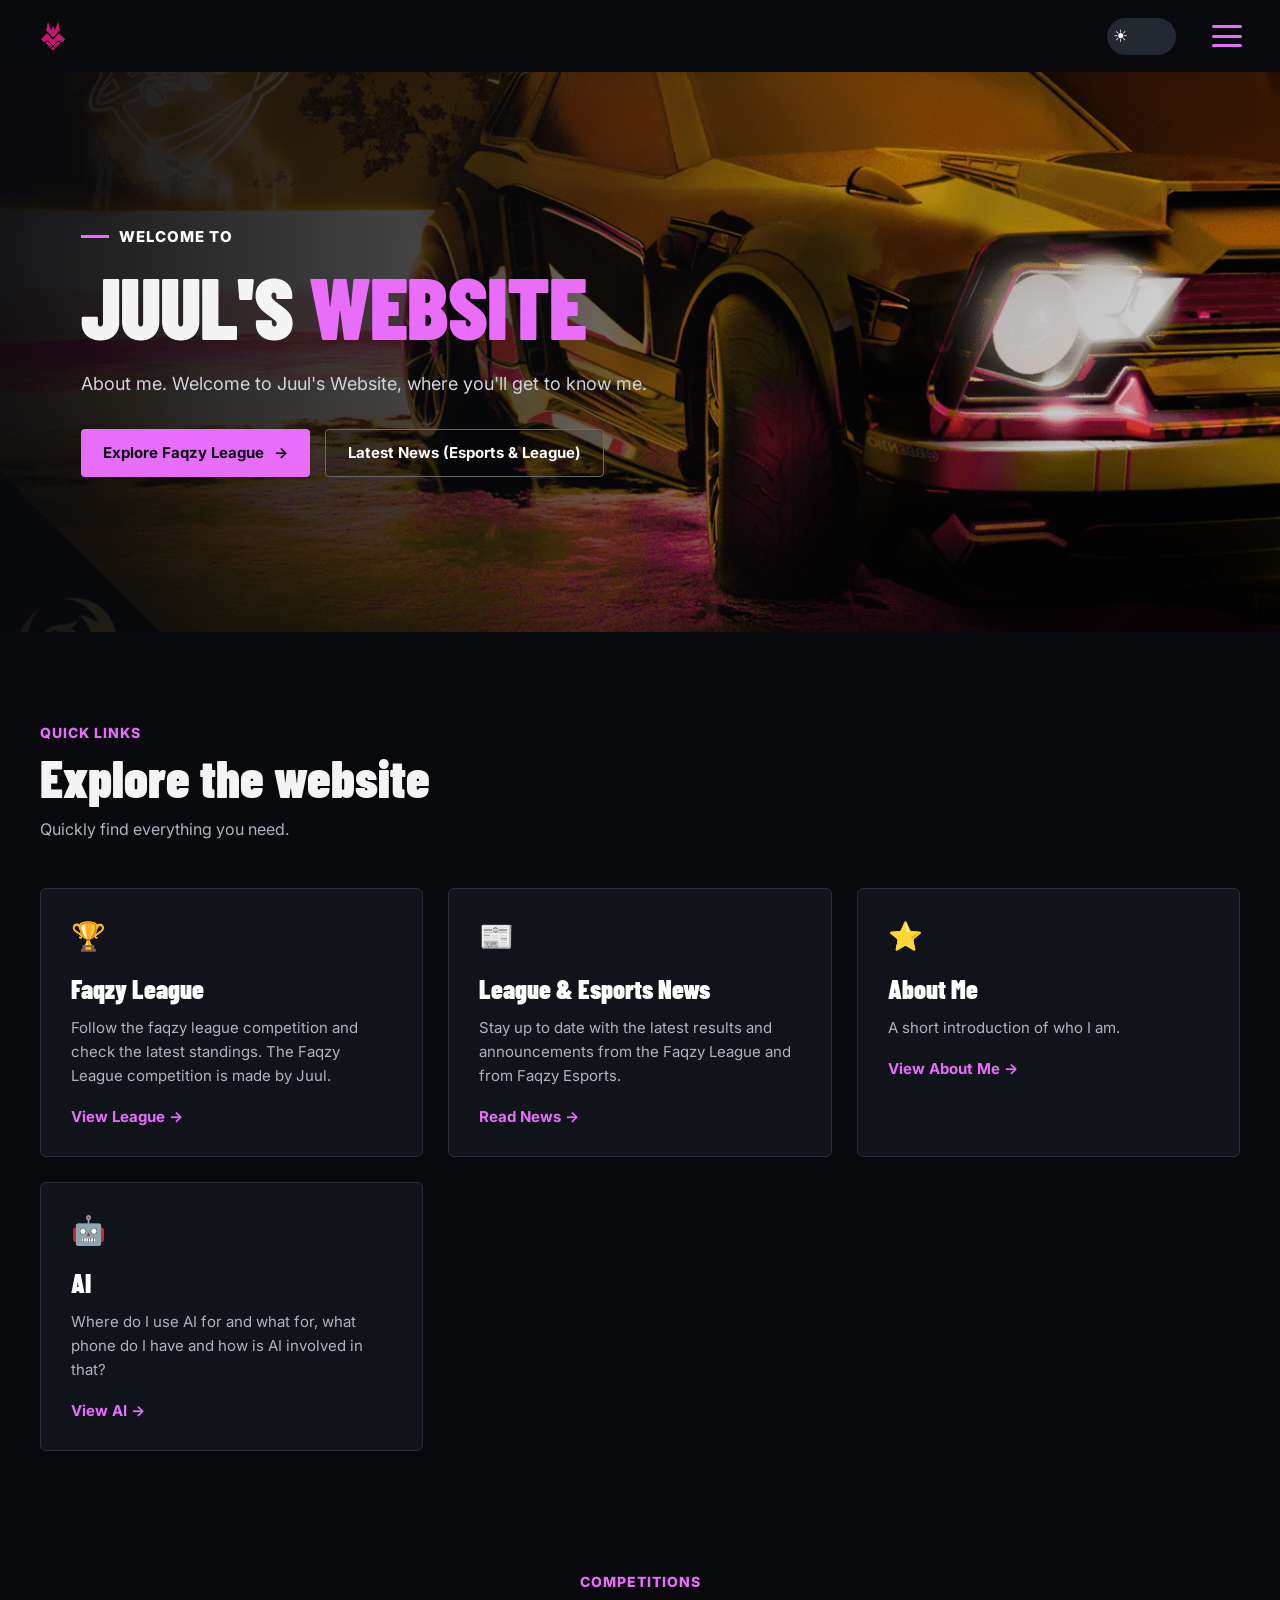
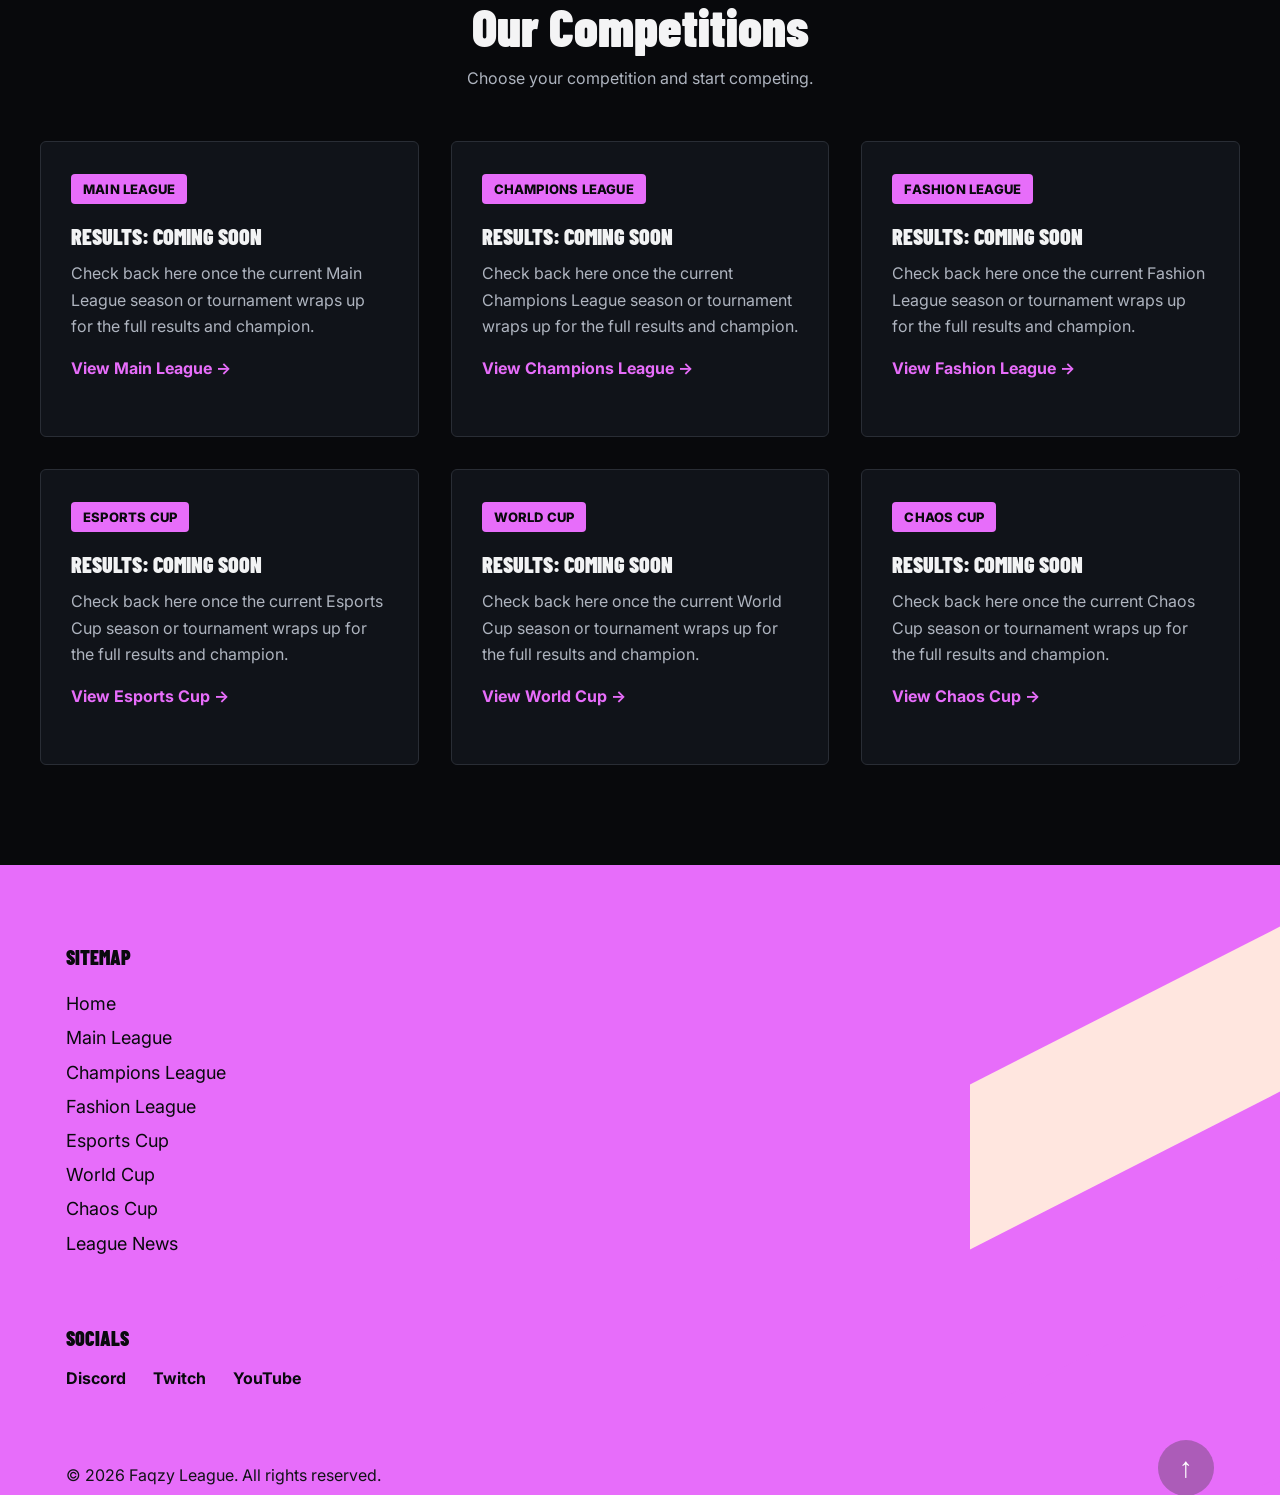
==== index.html @ 723e36e2 "Update index.html" ====
<!DOCTYPE html>
<html lang="en">

<head>

    <meta charset="UTF-8">

    <meta name="viewport" content="width=device-width, initial-scale=1.0">

    <title>Juul's Website</title>

    <!-- JOUW CSS -->
    <link rel="stylesheet" href="./style.css">

    <!-- Lettertypes -->
    <link rel="preconnect" href="https://fonts.googleapis.com">
    <link rel="preconnect" href="https://fonts.gstatic.com" crossorigin>

    <link href="https://fonts.googleapis.com/css2?family=Barlow+Condensed:wght@600;700;800;900&family=Inter:wght@400;500;600;700;800&display=swap" rel="stylesheet">

</head>


<body>


<!-- ==================================================
     NAVBAR
     ================================================== -->

<header class="navbar">

    <!-- LOGO -->
    <a href="./index.html" class="logo">

        <!--
        HIER JE LOGO

        Als je logo in de images-map staat:
        ./images/logo.png
        -->

        <img
            src="./logo.png"
            alt="Juul's Website">

    </a>


    <!-- RECHTERKANT -->
    <div class="navbar-right">

        <!-- THEME BUTTON -->
        <button
            class="theme-button"
            onclick="toggleTheme()">

            ☀

        </button>


        <!-- MENU -->
        <button
            class="menu-button"
            onclick="toggleMenu()">

            <span></span>
            <span></span>
            <span></span>

        </button>

    </div>

</header>


<!-- ==================================================
     MENU
     ================================================== -->

<div id="menu" class="side-menu">

    <a href="./index.html">
        Home
    </a>

    <a href="./abtme.html">
        About Me
    </a>

    <a href="./rocketleague.html">
        Rocket League
    </a>

    <a href="./binairstelsel.html">
        Binairstelsel
    </a>

    <a href="./ai.html">
        Over AI
    </a>

    <a href="./faqzyleague.html">
        Faqzy League
    </a>

    <a href="./faqzyesports.html">
        Faqzy Esports
    </a>

    <a href="./news.html">
        League & Esport News
    </a>

</div>


<!-- ==================================================
     HERO / VOORKANT
     ================================================== -->

<section class="home-hero">

    <!-- ACHTERGRONDAFBEELD -->
    <div class="home-hero-background"></div>

    <!-- DONKERE OVERLAY -->
    <div class="home-hero-overlay"></div>

    <!-- TEKST -->
    <div class="home-hero-content">

        <!-- KLEINE TEKST -->
        <div class="hero-label">

            <span></span>

            WELCOME TO

        </div>


        <!-- GROTE TITEL -->
        <h1>

            JUUL'S
            <span>WEBSITE</span>

        </h1>


        <!-- BESCHRIJVING -->
        <p>

            About me.

            Welcome to Juul's Website,
            where you'll get to know me.

        </p>


        <!-- KNOPPEN -->
        <div class="hero-buttons">

            <a
                href="./faqzyleague.html"
                class="orange-button">

                Explore Faqzy League

                <span>→</span>

            </a>


            <a
                href="./news.html"
                class="outline-button">

                Latest News (Esports & League)

            </a>

        </div>

    </div>

</section>


<!-- ==================================================
     QUICK LINKS
     ================================================== -->

<section class="quick-section">

    <div class="section-container">

        <div class="section-heading">

            <span>
                QUICK LINKS
            </span>

            <h2>
                Explore the website
            </h2>

            <p>
                Quickly find everything you need.
            </p>

        </div>


        <div class="quick-grid">

            <!-- FAQZY LEAGUE -->
            <a
                href="./faqzyleague.html"
                class="quick-card">

                <div class="quick-icon">
                    🏆
                </div>

                <h3>
                    Faqzy League
                </h3>

                <p>
                    Follow the faqzy league competition
                    and check the latest standings. The Faqzy League competition is made by Juul.
                </p>

                <strong>
                    View League →
                </strong>

            </a>


            <!-- NEWS -->
            <a
                href="./news.html"
                class="quick-card">

                <div class="quick-icon">
                    📰
                </div>

                <h3>
                    League & Esports News
                </h3>

                <p>
                    Stay up to date with the latest
                    results and announcements from the Faqzy League and from Faqzy Esports.
                </p>

                <strong>
                    Read News →
                </strong>

            </a>


            <!-- ABOUT ME -->
            <a
                href="./abtme.html"
                class="quick-card">

                <div class="quick-icon">
                    ⭐
                </div>

                <h3>
                    About Me
                </h3>

                <p>
                    A short introduction of who I am.
                </p>

                <strong>
                    View About Me →
                </strong>

            </a>
            
            <!-- AI -->
            <a
                href="./ai.html"
                class="quick-card">

                <div class="quick-icon">
                    🤖
                </div>

                <h3>
                    AI
                </h3>

                <p>
                    Where do I use AI for and what for, what phone do I have and how is AI involved in that?
                    
                </p>

                <strong>
                    View AI →
                </strong>

            </a>
        </div>

    </div>

</section>


<!-- ==================================================
     COMPETITIONS / RESULTS
     ================================================== -->

<section class="competitions">

    <div class="section-container">

        <div class="section-heading centered">

            <span>
                COMPETITIONS
            </span>

            <h2>
                Our Competitions
            </h2>

            <p>
                Choose your competition and start competing.
            </p>

        </div>


        <div class="competition-grid">


            <!-- =========================================
                 MAIN LEAGUE
                 ========================================= -->

            <div class="competition-card">

                <span class="competition-label">
                    MAIN LEAGUE
                </span>

                <h3>
                    RESULTS: COMING SOON
                </h3>

                <p>
                    Check back here once the current Main League season or tournament wraps up for the full results and champion.
                </p>

                <a href="./main-league.html">
                    View Main League →
                </a>

            </div>


            <!-- =========================================
                 CHAMPIONS LEAGUE
                 ========================================= -->

            <div class="competition-card">

                <span class="competition-label">
                    CHAMPIONS LEAGUE
                </span>

                <h3>
                    RESULTS: COMING SOON
                </h3>

                <p>
                    Check back here once the current Champions League season or tournament wraps up for the full results and champion.
                </p>

                <a href="./champions-league.html">
                    View Champions League →
                </a>

            </div>


            <!-- =========================================
                 FASHION LEAGUE
                 ========================================= -->

            <div class="competition-card">

                <span class="competition-label">
                    FASHION LEAGUE
                </span>

                <h3>
                    RESULTS: COMING SOON
                </h3>

                <p>
                    Check back here once the current Fashion League season or tournament wraps up for the full results and champion.
                </p>

                <a href="./fashion-league.html">
                    View Fashion League →
                </a>

            </div>


            <!-- =========================================
                 ESPORTS CUP
                 ========================================= -->

            <div class="competition-card">

                <span class="competition-label">
                    ESPORTS CUP
                </span>

                <h3>
                    RESULTS: COMING SOON
                </h3>

                <p>
                    Check back here once the current Esports Cup season or tournament wraps up for the full results and champion.
                </p>

                <a href="./esports-cup.html">
                    View Esports Cup →
                </a>

            </div>


            <!-- =========================================
                 WORLD CUP
                 ========================================= -->

            <div class="competition-card">

                <span class="competition-label">
                    WORLD CUP
                </span>

                <h3>
                    RESULTS: COMING SOON
                </h3>

                <p>
                    Check back here once the current World Cup season or tournament wraps up for the full results and champion.
                </p>

                <a href="./world-cup.html">
                    View World Cup →
                </a>

            </div>


            <!-- =========================================
                 CHAOS CUP
                 ========================================= -->

            <div class="competition-card">

                <span class="competition-label">
                    CHAOS CUP
                </span>

                <h3>
                    RESULTS: COMING SOON
                </h3>

                <p>
                    Check back here once the current Chaos Cup season or tournament wraps up for the full results and champion.
                </p>

                <a href="./chaos-cup.html">
                    View Chaos Cup →
                </a>

            </div>


        </div>

    </div>

</section>


<!-- ==================================================
     FOOTER
     ================================================== -->

<footer class="site-footer">

    <div class="footer-shapes">

        <div class="shape shape-1"></div>

        <div class="shape shape-2"></div>

        <div class="shape shape-3"></div>

    </div>


    <div class="footer-content">

        <div class="footer-column">

            <h3>
                SITEMAP
            </h3>

            <a href="./index.html">
                Home
            </a>

            <a href="./main-league.html">
                Main League
            </a>

            <a href="./champions-league.html">
                Champions League
            </a>

            <a href="./fashion-league.html">
                Fashion League
            </a>

            <a href="./esports-cup.html">
                Esports Cup
            </a>

            <a href="./world-cup.html">
                World Cup
            </a>

            <a href="./chaos-cup.html">
                Chaos Cup
            </a>

            <a href="./news.html">
                League News
            </a>

        </div>


        <div class="footer-socials">

            <h3>
                SOCIALS
            </h3>

            <div class="social-icons">

                <a href="#" class="social-icon">
                    Discord
                </a>

                <a href="#" class="social-icon">
                    Twitch
                </a>

                <a href="#" class="social-icon">
                    YouTube
                </a>

            </div>

        </div>

    </div>


    <div class="footer-bottom">

        <p>
            © 2026 Faqzy League. All rights reserved.
        </p>

    </div>


    <button
        class="back-to-top"
        onclick="window.scrollTo({top: 0, behavior: 'smooth'})">

        ↑

    </button>

</footer>


<!-- ==================================================
     JAVASCRIPT
     ================================================== -->

<script>

function toggleMenu() {

    const menu = document.getElementById("menu");

    menu.classList.toggle("open");

}


function toggleTheme() {

    document.body.classList.toggle("light-mode");

}

</script>


</body>

</html>
---- style.css ----
/* =====================================================
   BASIS
   ===================================================== */

* {
    margin: 0;
    padding: 0;
    box-sizing: border-box;
}

html {
    scroll-behavior: smooth;
}

body {
    background: #08090c;
    color: #ffffff;
    font-family: "Inter", Arial, sans-serif;
    min-height: 100vh;
}

:root {
    --orange: #e76dfa;
    --background: #08090c;
    --card: #101319;
    --border: #272b33;
    --text: #ffffff;
    --muted: #a7adb8;
}


/* =====================================================
   NAVBAR
   ===================================================== */

.navbar {
    height: 72px;
    width: 100%;

    background: #08090c;

    display: flex;
    align-items: center;
    justify-content: space-between;

    padding: 0 36px;

    position: relative;
    z-index: 1000;
}


/* LOGO */

.logo {
    display: flex;
    align-items: center;

    width: 38px;
    height: 45px;
}

.logo img {
    width: 34px;
    height: auto;

    object-fit: contain;
}


/* RECHTERKANT */

.navbar-right {
    display: flex;
    align-items: center;
    gap: 36px;
}


/* =====================================================
   THEME KNOP
   ===================================================== */

.theme-button {
    width: 69px;
    height: 37px;

    border: none;
    border-radius: 30px;

    background: #222731;

    cursor: pointer;

    position: relative;

    display: flex;
    align-items: center;
    justify-content: flex-start;

    padding-left: 6px;

    color: white;
    font-size: 17px;
}

.theme-button:hover {
    background: #2c313c;
}


/* =====================================================
   HAMBURGER
   ===================================================== */

.menu-button {
    width: 32px;
    height: 28px;

    border: none;
    background: transparent;

    cursor: pointer;

    display: flex;
    flex-direction: column;
    justify-content: space-between;

    padding: 3px 0;
}

.menu-button span {
    width: 30px;
    height: 3px;

    background: var(--orange);

    border-radius: 5px;
}


/* =====================================================
   SIDE MENU
   ===================================================== */

.side-menu {
    position: fixed;

    top: 72px;
    right: 0;

    width: 280px;

    background: #e76dfa;

    border-left: 1px solid var(--border);
    border-bottom: 1px solid var(--border);

    padding: 20px;

    z-index: 999;

    transform: translateX(100%);

    transition: 0.3s ease;
}

.side-menu.open {
    transform: translateX(0);
}

.side-menu a {
    display: block;

    padding: 15px;

    color: #ffffff;

    text-decoration: none;

    font-weight: 600;

    border-bottom: 1px solid #1d2027;

    transition: 0.2s ease;
}

.side-menu a:hover {
    color: var(--orange);
    padding-left: 20px;
}


/* =====================================================
   HOME HERO
   ===================================================== */

.home-hero {
    height: 560px;

    position: relative;

    overflow: hidden;

    display: flex;
    align-items: center;
}


/* ACHTERGROND */

.home-hero-background {
    position: absolute;

    inset: 0;

    background-image: url("./faqzy-car.png");

    background-size: cover;

    background-position: center;

    background-repeat: no-repeat;
}


/* DONKERE OVERLAY */

.home-hero-overlay {
    position: absolute;

    inset: 0;

    background:
        linear-gradient(
            90deg,
            rgba(8, 9, 12, 0.95) 0%,
            rgba(8, 9, 12, 0.72) 38%,
            rgba(8, 9, 12, 0.28) 72%,
            rgba(8, 9, 12, 0.15) 100%
        );
}


/* HERO CONTENT */

.home-hero-content {
    position: relative;

    z-index: 5;

    width: 100%;

    max-width: 1250px;

    margin: auto;

    padding: 0 66px;
}


/* WELCOME TO */

.hero-label {
    display: flex;

    align-items: center;

    gap: 10px;

    color: #ffffff;

    font-size: 15px;

    font-weight: 800;

    letter-spacing: 1px;

    margin-bottom: 20px;
}

.hero-label span {
    display: block;

    width: 28px;
    height: 3px;

    background: var(--orange);
}


/* HERO TITEL */

.home-hero h1 {
    font-family: "Barlow Condensed", sans-serif;

    font-size: 86px;

    font-weight: 900;

    line-height: 0.92;

    letter-spacing: -1px;

    color: #f4f4f5;

    margin-bottom: 25px;
}

.home-hero h1 span {
    color: var(--orange);
}


/* HERO TEKST */

.home-hero-content > p {
    max-width: 650px;

    color: #d0d4db;

    font-size: 18px;

    line-height: 1.6;

    margin-bottom: 30px;
}


/* =====================================================
   HERO BUTTONS
   ===================================================== */

.hero-buttons {
    display: flex;

    align-items: center;

    gap: 15px;
}

.orange-button,
.outline-button {
    display: inline-flex;

    align-items: center;
    justify-content: center;

    min-height: 48px;

    padding: 0 22px;

    border-radius: 4px;

    font-size: 15px;

    font-weight: 700;

    text-decoration: none;

    transition: 0.2s ease;
}


/* ORANJE BUTTON */

.orange-button {
    background: var(--orange);

    color: #08090c;
}

.orange-button span {
    margin-left: 10px;
}

.orange-button:hover {
    background: #e76dfa;

    transform: translateY(-2px);
}


/* OUTLINE BUTTON */

.outline-button {
    border: 1px solid #646974;

    color: #ffffff;

    background: rgba(0, 0, 0, 0.15);
}

.outline-button:hover {
    border-color: var(--orange);

    color: var(--orange);
}


/* =====================================================
   QUICK SECTION
   ===================================================== */

.quick-section {
    background: #08090c;

    padding: 90px 30px 80px;
}

.section-container {
    max-width: 1200px;

    margin: 0 auto;
}


/* =====================================================
   SECTION HEADINGS
   ===================================================== */

.section-heading {
    margin-bottom: 45px;
}

.section-heading.centered {
    text-align: center;
}

.section-heading > span {
    display: inline-block;

    color: var(--orange);

    font-size: 14px;

    font-weight: 800;

    letter-spacing: 1px;

    margin-bottom: 10px;
}

.section-heading h2 {
    font-family: "Barlow Condensed", sans-serif;

    font-size: 52px;

    line-height: 1;

    font-weight: 900;

    color: #f4f4f5;

    margin-bottom: 14px;
}

.section-heading p {
    color: #aeb4bf;

    font-size: 16px;

    line-height: 1.6;
}


/* =====================================================
   QUICK GRID
   ===================================================== */

.quick-grid {
    display: grid;

    grid-template-columns: repeat(3, 1fr);

    gap: 25px;
}


/* QUICK CARD */

.quick-card {
    display: block;

    min-height: 250px;

    padding: 30px;

    background: #101319;

    border: 1px solid #292d35;

    border-radius: 6px;

    text-decoration: none;

    transition: 0.2s ease;
}

.quick-card:hover {
    transform: translateY(-3px);

    border-color: var(--orange);
}


/* ICON */

.quick-icon {
    font-size: 28px;

    margin-bottom: 20px;
}


/* TITLE */

.quick-card h3 {
    font-family: "Barlow Condensed", sans-serif;

    font-size: 26px;

    font-weight: 900;

    color: #ffffff;

    margin-bottom: 12px;
}


/* TEXT */

.quick-card p {
    color: #aeb4bf;

    font-size: 15px;

    line-height: 1.6;

    margin-bottom: 18px;
}


/* LINK */

.quick-card strong {
    color: var(--orange);

    font-size: 15px;
}


/* =====================================================
   COMPETITIONS
   ===================================================== */

.competitions {
    background: var(--background);

    padding: 40px 30px 100px;
}

.competitions .section-container {
    max-width: 1200px;

    margin: 0 auto;
}


/* =====================================================
   COMPETITION GRID
   ===================================================== */

.competition-grid {
    display: grid;

    grid-template-columns: repeat(3, 1fr);

    gap: 32px;

    margin-top: 50px;
}


/* =====================================================
   COMPETITION CARD / VAKJE
   ===================================================== */

.competition-card {
    display: block;

    min-height: 296px;

    padding: 32px 30px;

    background: #101319;

    border: 1px solid #292d35;

    border-radius: 6px;

    box-sizing: border-box;

    text-decoration: none;

    transition:
        transform 0.2s ease,
        border-color 0.2s ease,
        background 0.2s ease;
}


/* HOVER */

.competition-card:hover {
    transform: translateY(-3px);

    border-color: #3b404a;

    background: #12151b;
}


/* =====================================================
   ORANJE LABEL
   ===================================================== */

.competition-label {
    display: inline-block;

    background: var(--orange);

    color: #08090c;

    font-family: "Inter", Arial, sans-serif;

    font-size: 13px;

    font-weight: 800;

    letter-spacing: 0.2px;

    padding: 7px 12px;

    border-radius: 4px;

    margin-bottom: 20px;
}


/* =====================================================
   RESULTS: COMING SOON
   ===================================================== */

.competition-card h3 {
    margin: 0 0 12px 0;

    color: #f2f3f4;

    font-family: "Barlow Condensed", sans-serif;

    font-size: 22px;

    font-weight: 900;

    line-height: 1.1;
}


/* =====================================================
   COMPETITION BESCHRIJVING
   ===================================================== */

.competition-card p {
    margin: 0;

    max-width: 340px;

    color: #aeb4bf;

    font-family: "Inter", Arial, sans-serif;

    font-size: 16px;

    line-height: 1.65;
}


/* =====================================================
   COMPETITION LINK
   ===================================================== */

.competition-card a {
    display: inline-block;

    margin-top: 18px;

    color: var(--orange);

    font-family: "Inter", Arial, sans-serif;

    font-size: 16px;

    font-weight: 700;

    text-decoration: none;
}

.competition-card a:hover {
    color: #ffffff;
}


/* =====================================================
   LIGHT MODE
   ===================================================== */

body.light-mode {
    background: #f1f1f1;

    color: #111111;
}

body.light-mode .navbar {
    background: #ffffff;
}

body.light-mode .quick-section,
body.light-mode .competitions {
    background: #f1f1f1;
}

body.light-mode .section-heading h2 {
    color: #111111;
}

body.light-mode .quick-card,
body.light-mode .competition-card {
    background: #ffffff;

    border-color: #d8d8d8;
}

body.light-mode .quick-card h3,
body.light-mode .competition-card h3 {
    color: #111111;
}

body.light-mode .quick-card p,
body.light-mode .competition-card p {
    color: #555555;
}


/* =====================================================
   FOOTER
   ===================================================== */

.site-footer {
    position: relative;

    min-height: 630px;

    background: #e76dfa;

    color: #090a0d;

    overflow: hidden;

    padding: 80px 66px 0;
}


/* FOOTER CONTENT */

.footer-content {
    position: relative;

    z-index: 5;

    display: flex;

    flex-direction: column;

    justify-content: flex-start;
}


/* =====================================================
   SITEMAP
   ===================================================== */

.footer-column {
    display: flex;

    flex-direction: column;

    width: 250px;
}

.footer-column h3,
.footer-socials h3 {
    font-family: "Barlow Condensed", sans-serif;

    font-size: 20px;

    font-weight: 900;

    margin-bottom: 18px;
}

.footer-column a {
    width: fit-content;

    color: #090a0d;

    font-size: 18px;

    line-height: 1.9;

    text-decoration: none;

    transition: 0.2s ease;
}

.footer-column a:hover {
    transform: translateX(4px);

    opacity: 0.65;
}


/* =====================================================
   SOCIALS
   ===================================================== */

.footer-socials {
    margin-top: 65px;
}

.social-icons {
    display: flex;

    align-items: center;

    gap: 27px;
}

.social-icon {
    color: #090a0d;

    text-decoration: none;

    font-size: 16px;

    font-weight: 700;

    transition: 0.2s ease;
}

.social-icon:hover {
    transform: translateY(-3px);

    opacity: 0.65;
}


/* =====================================================
   DECORATIEVE VORMEN
   ===================================================== */

.footer-shapes {
    position: absolute;

    right: -90px;

    top: 90px;

    width: 620px;

    height: 650px;

    pointer-events: none;
}

.shape {
    position: absolute;

    width: 430px;

    height: 220px;

    transform: skewY(-27deg);

    transform-origin: center;
}


/* BOVENSTE */

.shape-1 {
    right: -30px;

    top: 20px;

    background: #ffe6df;
}


/* MIDDELSTE */

.shape-2 {
    right: -30px;

    top: 185px;

    background: #e76dfa;
}


/* ONDERSTE */

.shape-3 {
    right: -30px;

    top: 350px;

    background: #e76dfa;
}


/* =====================================================
   COPYRIGHT
   ===================================================== */

.footer-bottom {
    position: absolute;

    left: 66px;

    bottom: 10px;

    z-index: 10;
}

.footer-bottom p {
    margin: 0;

    font-size: 16px;

    color: #111216;
}


/* =====================================================
   BACK TO TOP
   ===================================================== */

.back-to-top {
    position: absolute;

    right: 66px;

    bottom: -1px;

    width: 56px;

    height: 56px;

    border: none;

    border-radius: 50%;

    background: rgba(60, 60, 60, 0.35);

    color: white;

    font-size: 28px;

    cursor: pointer;

    z-index: 20;

    transition: 0.2s ease;
}

.back-to-top:hover {
    background: rgba(40, 40, 40, 0.6);

    transform: translateY(-3px);
}


/* =====================================================
   TABLET
   ===================================================== */

@media (max-width: 950px) {

    .quick-grid {
        grid-template-columns: repeat(2, 1fr);
    }

    .competition-grid {
        grid-template-columns: repeat(2, 1fr);
    }

    .home-hero h1 {
        font-size: 68px;
    }

}


/* =====================================================
   TELEFOON
   ===================================================== */

@media (max-width: 650px) {

    /* NAVBAR */

    .navbar {
        height: 65px;

        padding: 0 20px;
    }

    .navbar-right {
        gap: 20px;
    }


    /* MENU */

    .side-menu {
        top: 65px;

        width: 100%;
    }


    /* HERO */

    .home-hero {
        height: 560px;

        align-items: flex-end;
    }

    .home-hero-content {
        padding: 0 25px 55px;
    }

    .home-hero h1 {
        font-size: 54px;
    }

    .home-hero-content > p {
        font-size: 16px;
    }


    /* BUTTONS */

    .hero-buttons {
        flex-direction: column;

        align-items: flex-start;
    }


    /* QUICK */

    .quick-section {
        padding: 60px 20px;
    }

    .quick-grid {
        grid-template-columns: 1fr;

        gap: 20px;
    }


    /* COMPETITIONS */

    .competitions {
        padding: 40px 20px 70px;
    }

    .competition-grid {
        grid-template-columns: 1fr;

        gap: 20px;

        margin-top: 35px;
    }

    .competition-card {
        min-height: auto;

        padding: 28px 25px;
    }


    /* TITELS */

    .section-heading h2 {
        font-size: 44px;
    }


    /* FOOTER */

    .site-footer {
        min-height: 700px;

        padding: 60px 25px 0;
    }

    .footer-shapes {
        right: -300px;

        opacity: 0.7;
    }

    .footer-bottom {
        left: 25px;

        bottom: 15px;
    }

    .footer-bottom p {
        font-size: 13px;
    }

    .back-to-top {
        right: 20px;

        width: 48px;

        height: 48px;

        /* =====================================================
   COMPETITION VAKKEN - TEST / FIX
   ===================================================== */

.competitions {
    display: block !important;
    width: 100% !important;
    padding: 60px 30px 100px !important;
    background: #08090c !important;
}

.competitions .section-container {
    display: block !important;
    max-width: 1200px !important;
    margin: 0 auto !important;
}

.competition-grid {
    display: grid !important;
    grid-template-columns: repeat(3, 1fr) !important;
    gap: 30px !important;
    width: 100% !important;
    margin-top: 40px !important;
}

.competition-card {
    display: block !important;
    width: 100% !important;
    min-height: 290px !important;

    padding: 30px !important;

    background: #101319 !important;
    border: 1px solid #353a44 !important;
    border-radius: 8px !important;

    color: white !important;
    text-decoration: none !important;

    visibility: visible !important;
    opacity: 1 !important;

    position: relative !important;
}

.competition-label {
    display: inline-block !important;

    background: #e76dfa !important;
    color: #08090c !important;

    padding: 7px 12px !important;

    border-radius: 4px !important;

    font-family: Arial, sans-serif !important;
    font-size: 13px !important;
    font-weight: 800 !important;

    margin-bottom: 20px !important;
}

.competition-card h3 {
    display: block !important;

    color: white !important;

    font-family: "Barlow Condensed", Arial, sans-serif !important;
    font-size: 24px !important;
    font-weight: 900 !important;

    margin: 0 0 15px 0 !important;
}

.competition-card p {
    display: block !important;

    color: #aeb4bf !important;

    font-family: Arial, sans-serif !important;
    font-size: 15px !important;
    line-height: 1.6 !important;

    margin: 0 !important;
}

.competition-card a {
    display: inline-block !important;

    color: #e76dfa !important;

    font-family: Arial, sans-serif !important;
    font-size: 15px !important;
    font-weight: bold !important;

    margin-top: 20px !important;

    text-decoration: none !important;
}


/* TABLET */

@media (max-width: 950px) {

    .competition-grid {
        grid-template-columns: repeat(2, 1fr) !important;
    }

}


/* TELEFOON */

@media (max-width: 650px) {

    .competition-grid {
        grid-template-columns: 1fr !important;
    }

    .competitions {
        padding: 50px 20px 70px !important;
    }

}
    }

}
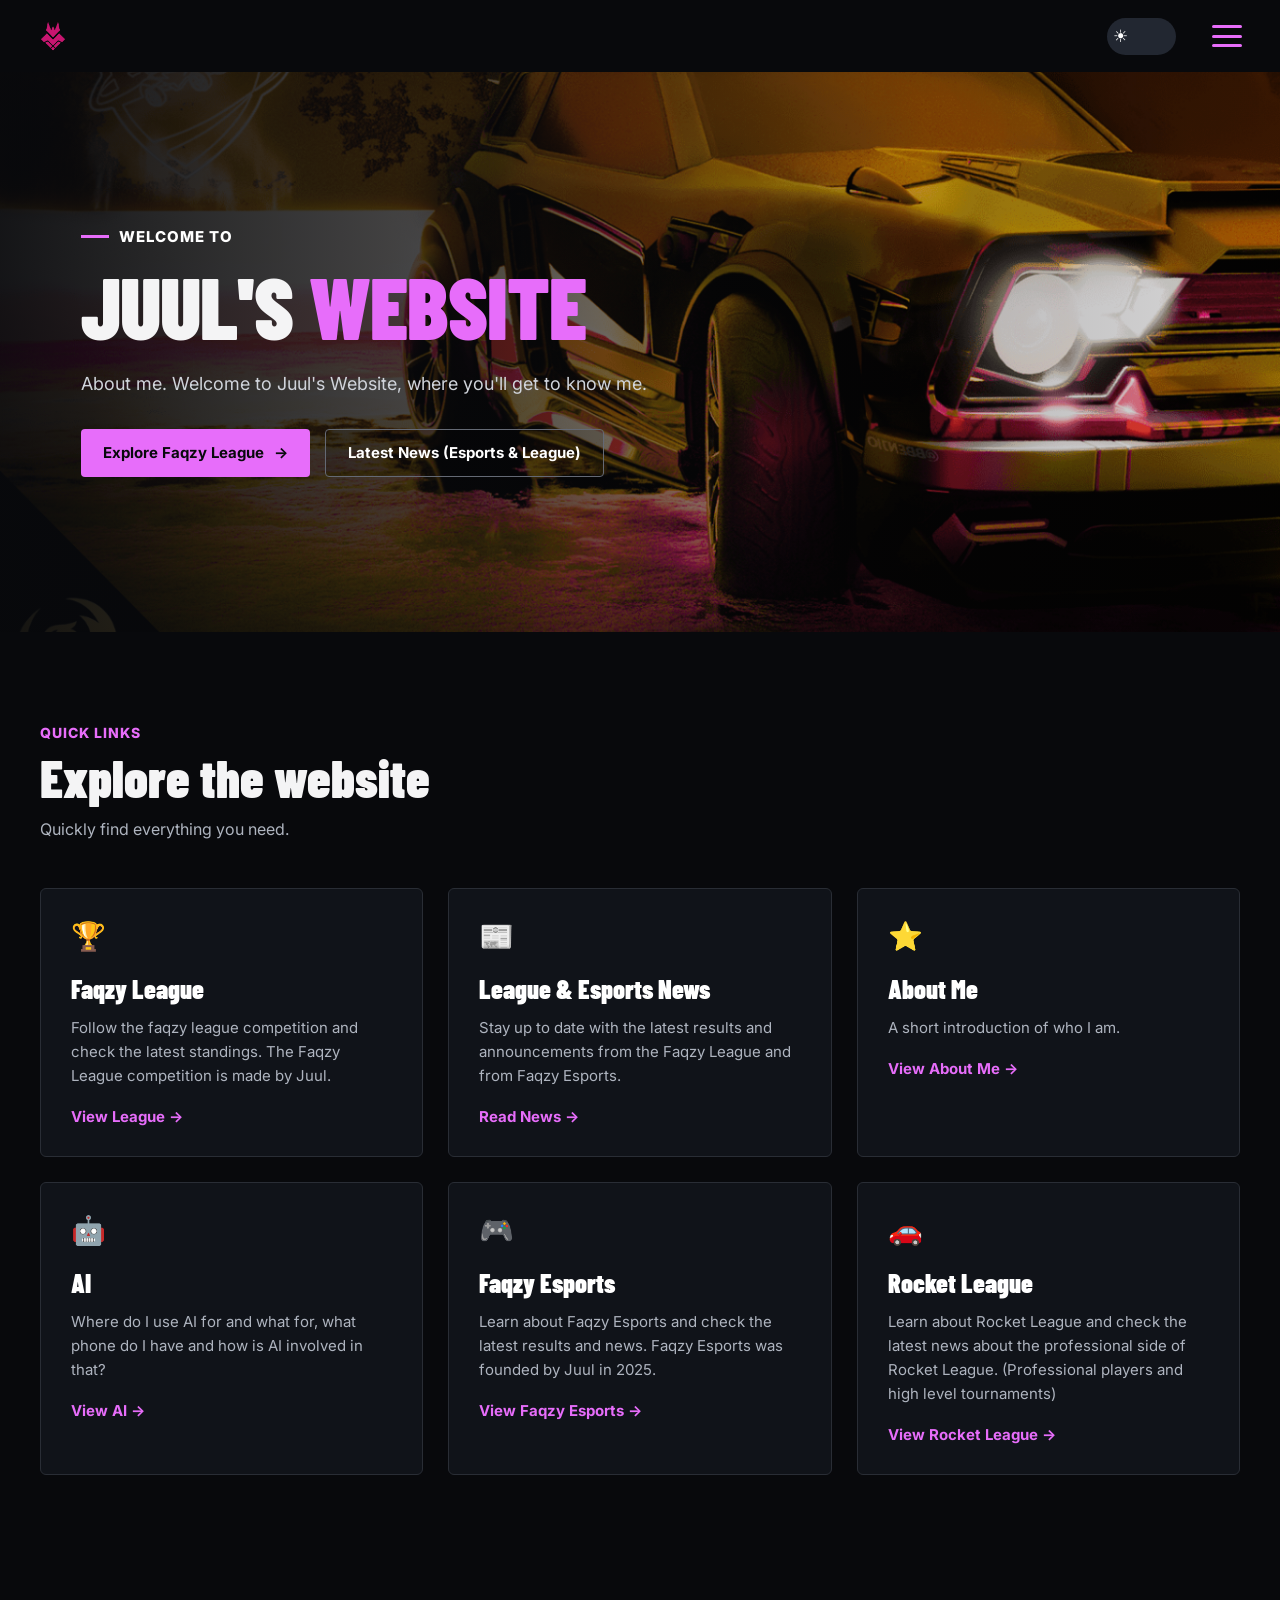
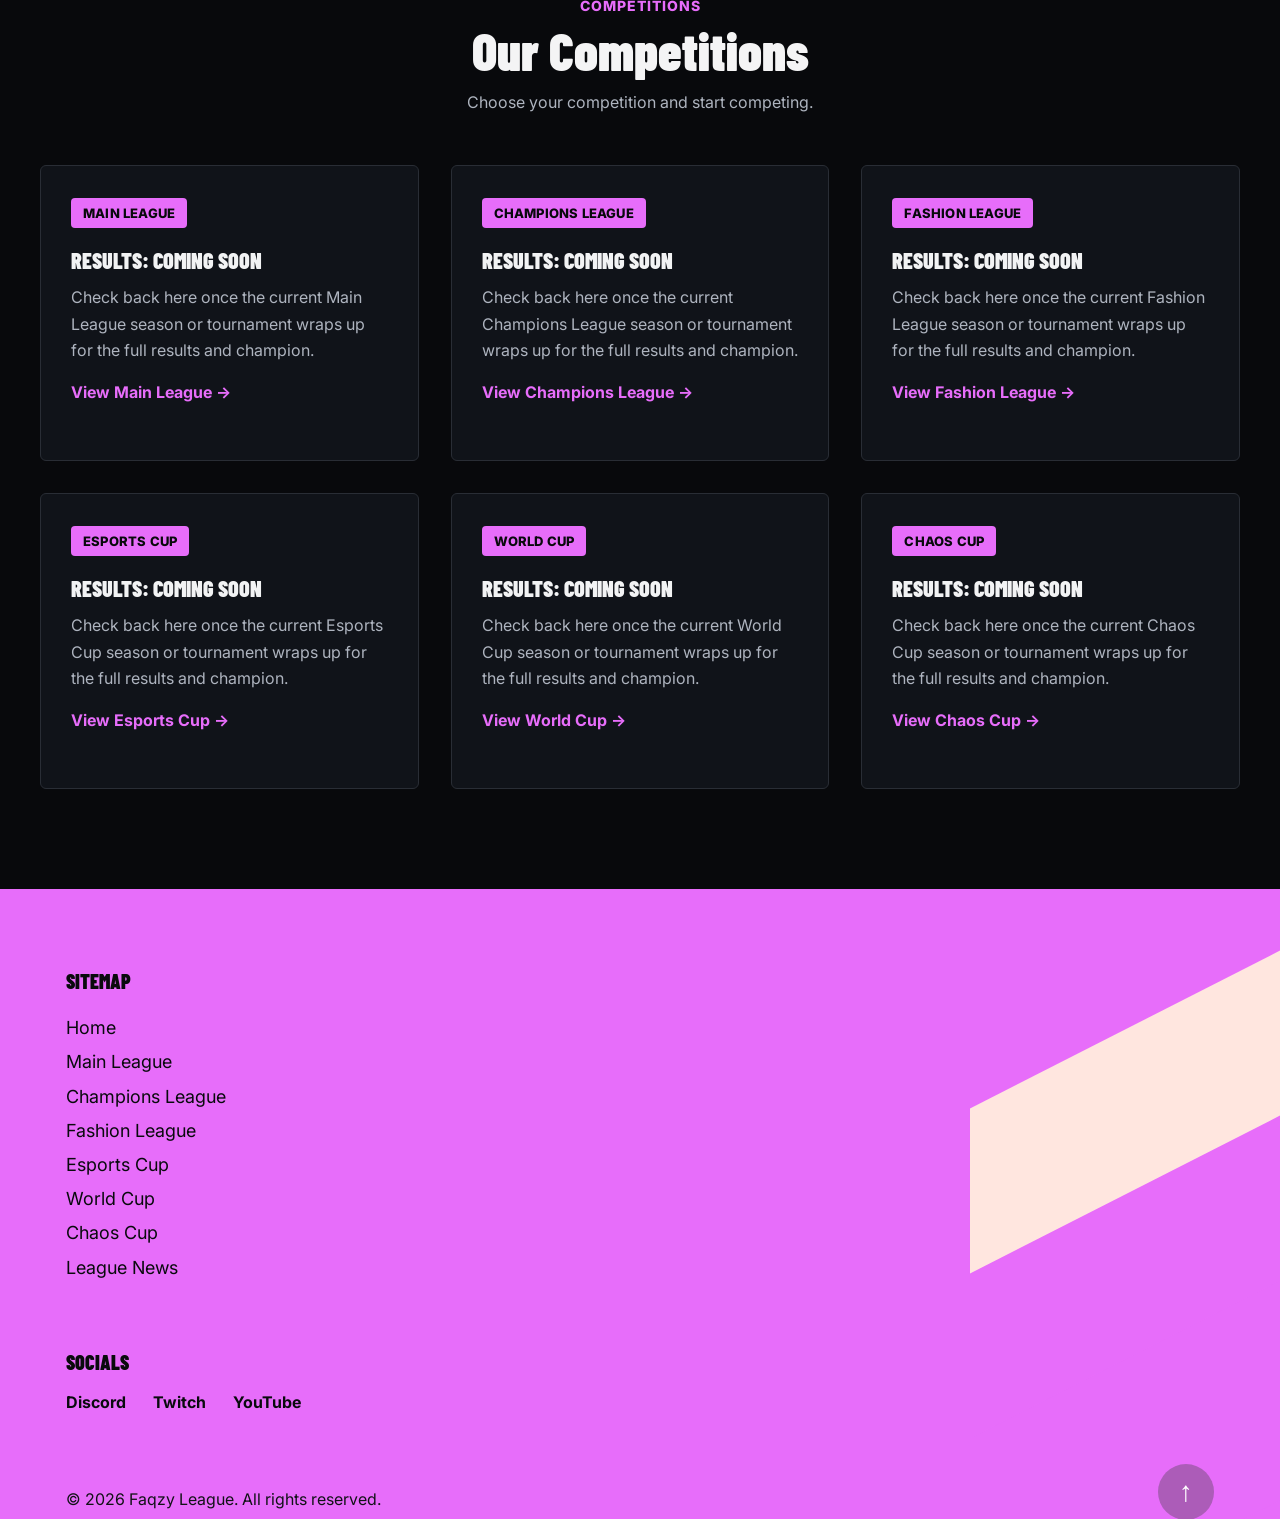
==== commit 47a06166: "Delete Rocket League quick card from index.html Removed Rocket League section from index.html" ====
--- a/index.html
+++ b/index.html
@@ -314,6 +314,55 @@
                 </strong>
 
             </a>
+
+             <!-- FAQZY ESPORTS -->
+            <a
+                href="./faqzyleague.html"
+                class="quick-card">
+
+                <div class="quick-icon">
+                    🎮
+                </div>
+
+                <h3>
+                    Faqzy Esports
+                </h3>
+
+                <p>
+                    Learn about Faqzy Esports
+                    and check the latest results and news. Faqzy Esports was founded by Juul in 2025.
+                </p>
+
+                <strong>
+                    View Faqzy Esports →
+                </strong>
+
+            </a>
+
+                         <!-- ROCKET LEAGUE -->
+            <a
+                href="./faqzyleague.html"
+                class="quick-card">
+
+                <div class="quick-icon">
+                    🚗
+                </div>
+
+                <h3>
+                    Rocket League
+                </h3>
+
+                <p>
+                    Learn about Rocket League
+                    and check the latest news about the professional side of Rocket League. (Professional players and high level tournaments)
+                </p>
+
+                <strong>
+                    View Rocket League →
+                </strong>
+
+            </a>
+
         </div>
 
     </div>
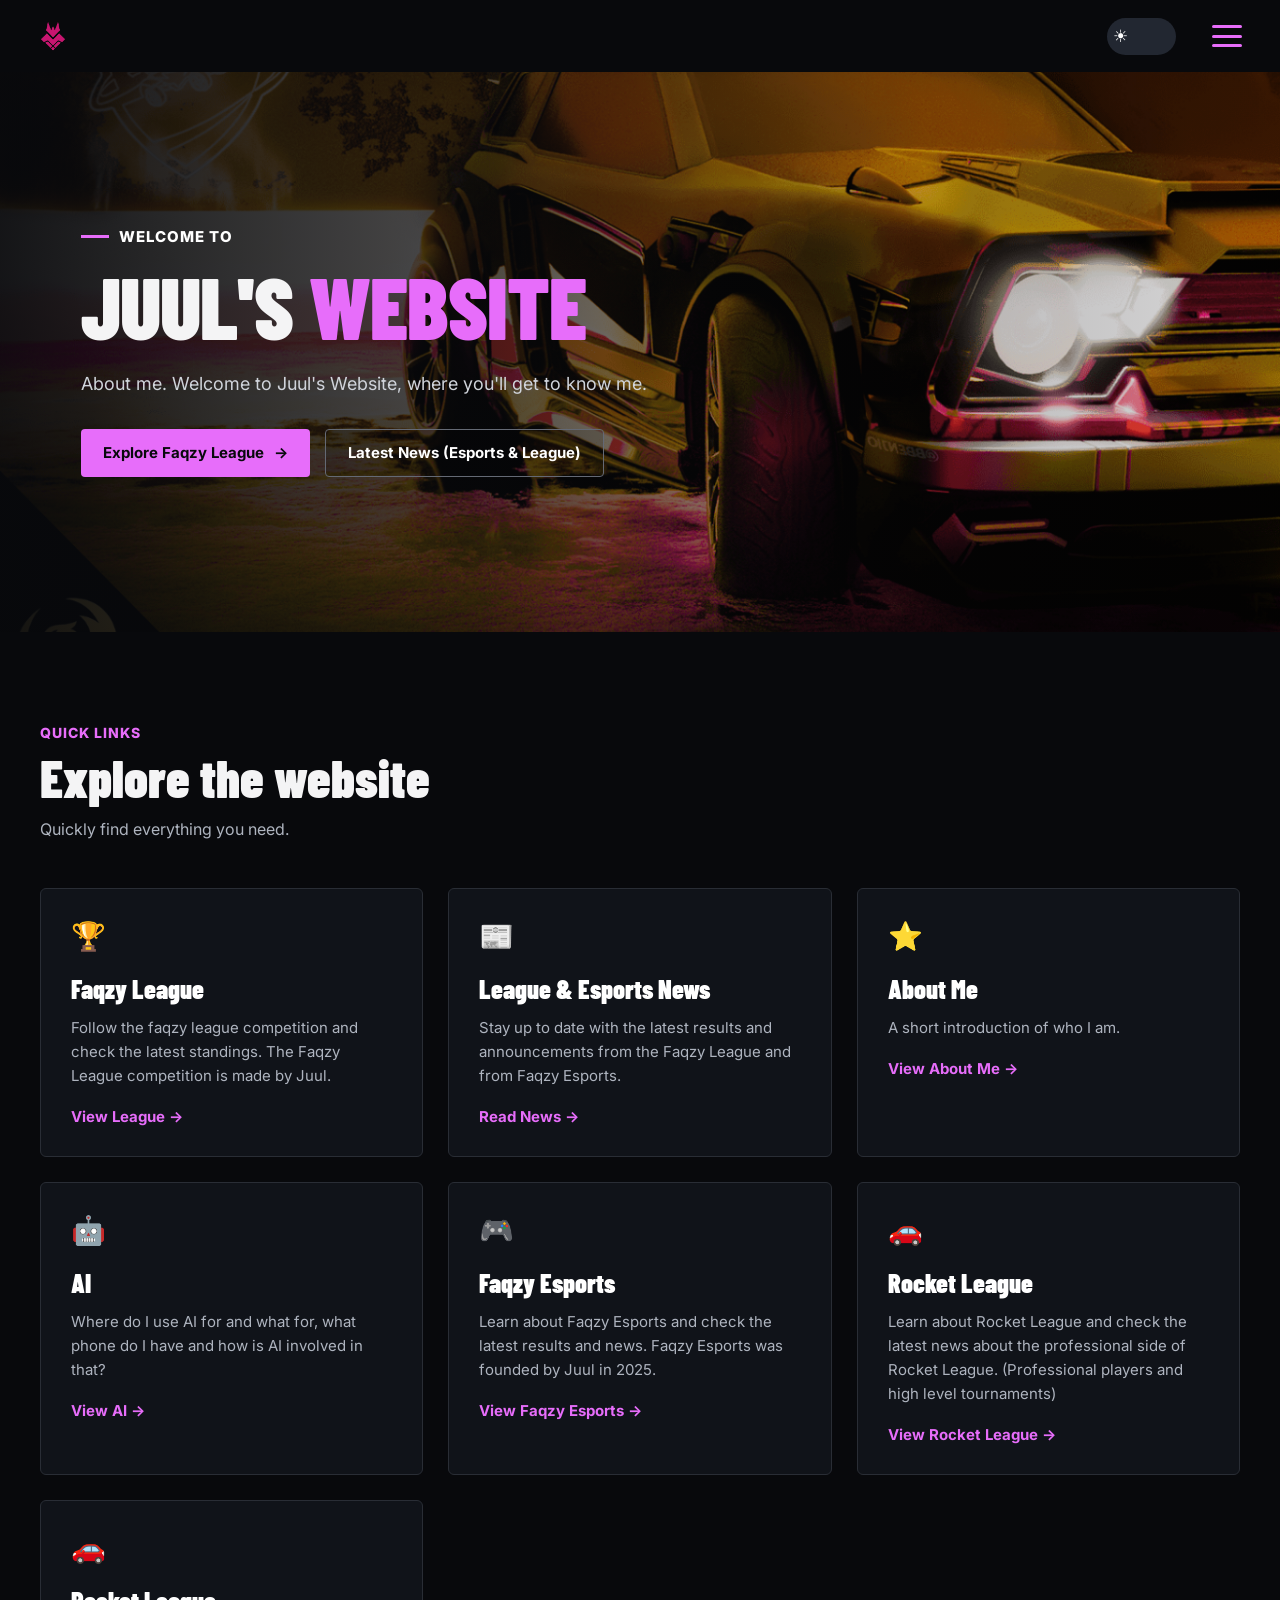
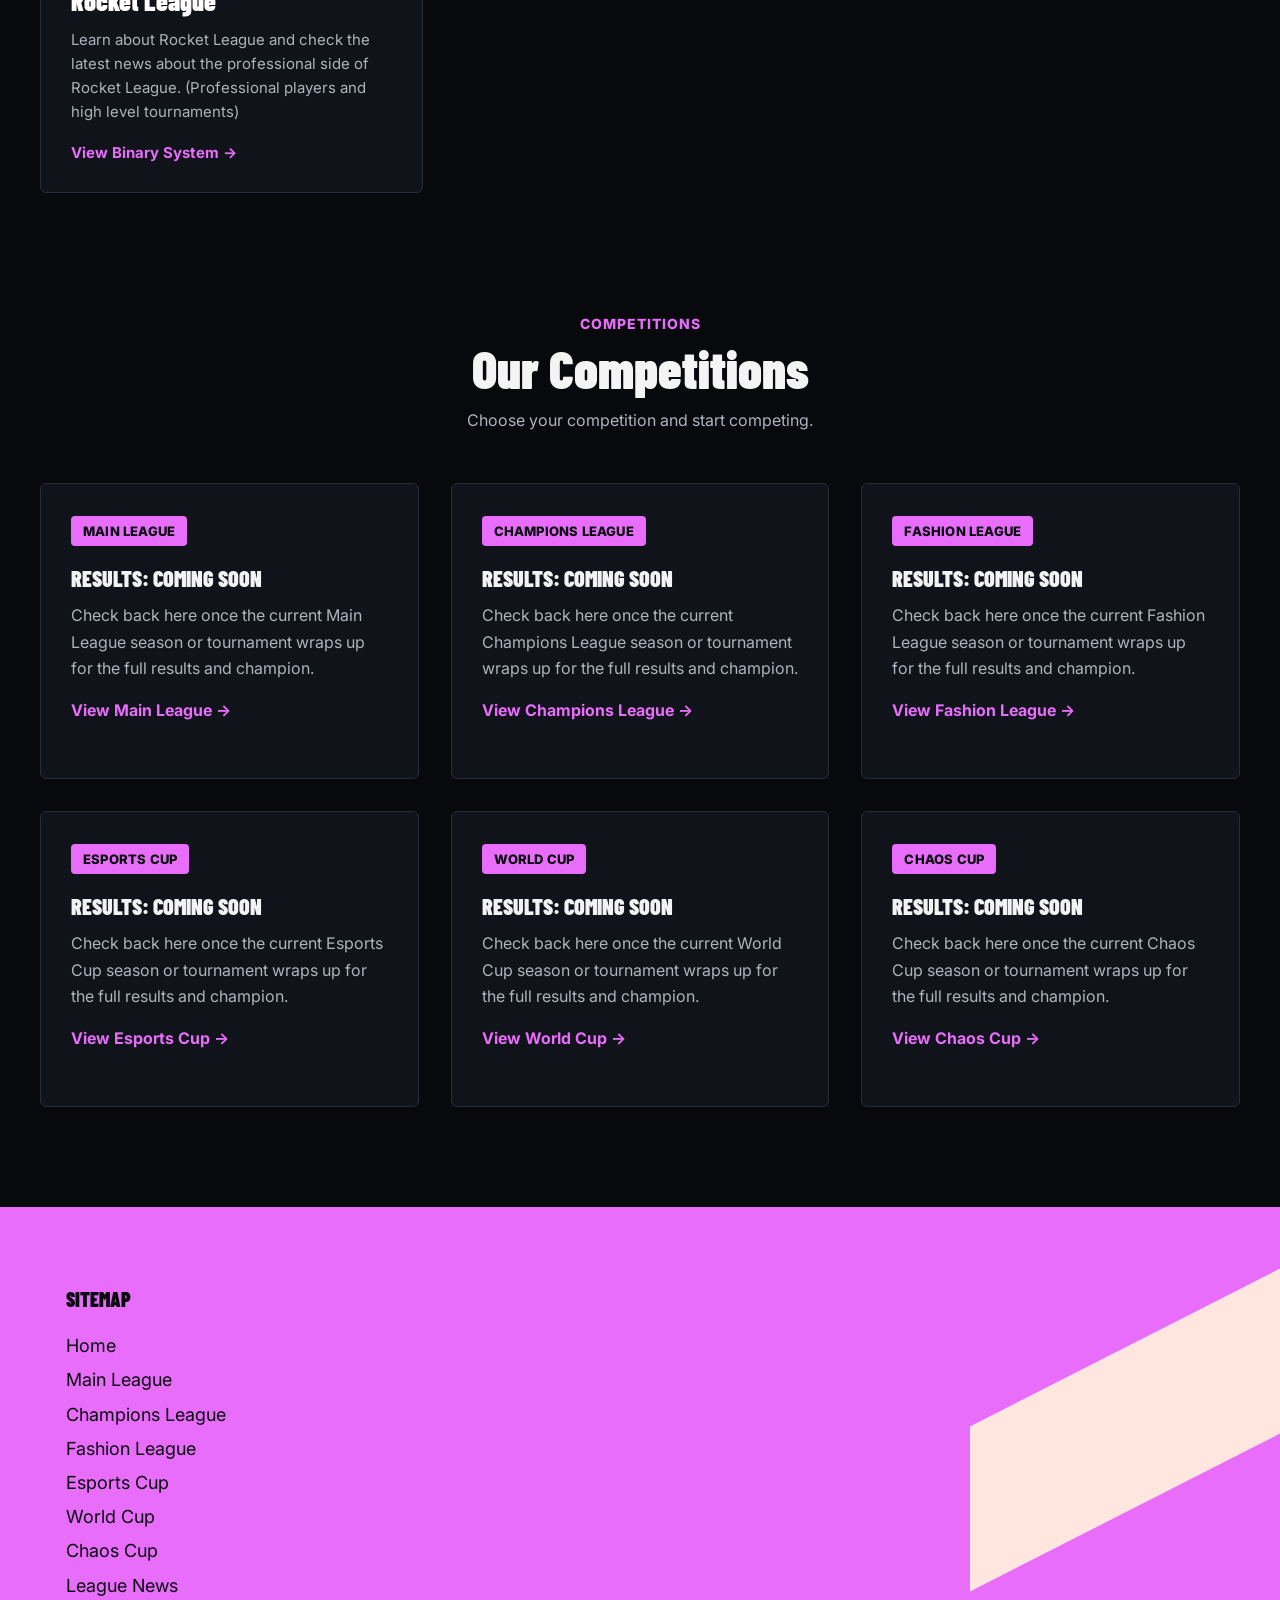
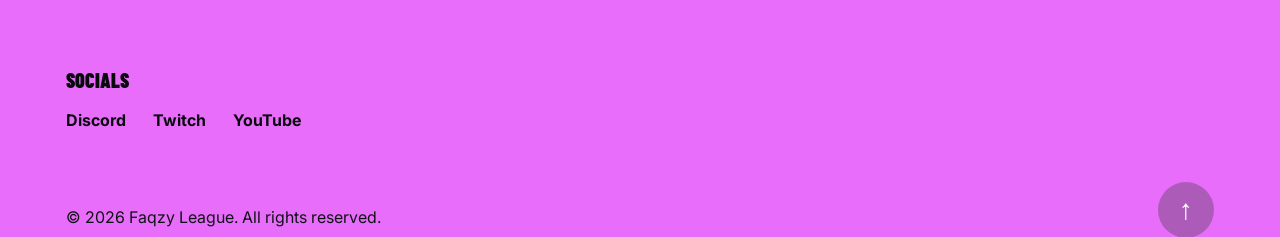
==== commit 0fa8cb0f: "Add Rocket League quick card to index.html Added a quick card for Rocket League with a link to its F" ====
--- a/index.html
+++ b/index.html
@@ -363,6 +363,30 @@
 
             </a>
 
+                                     <!-- BINARY SYSTEM -->
+            <a
+                href="./faqzyleague.html"
+                class="quick-card">
+
+                <div class="quick-icon">
+                    🚗
+                </div>
+
+                <h3>
+                    Rocket League
+                </h3>
+
+                <p>
+                    Learn about Rocket League
+                    and check the latest news about the professional side of Rocket League. (Professional players and high level tournaments)
+                </p>
+
+                <strong>
+                    View Binary System →
+                </strong>
+
+            </a>
+            
         </div>
 
     </div>
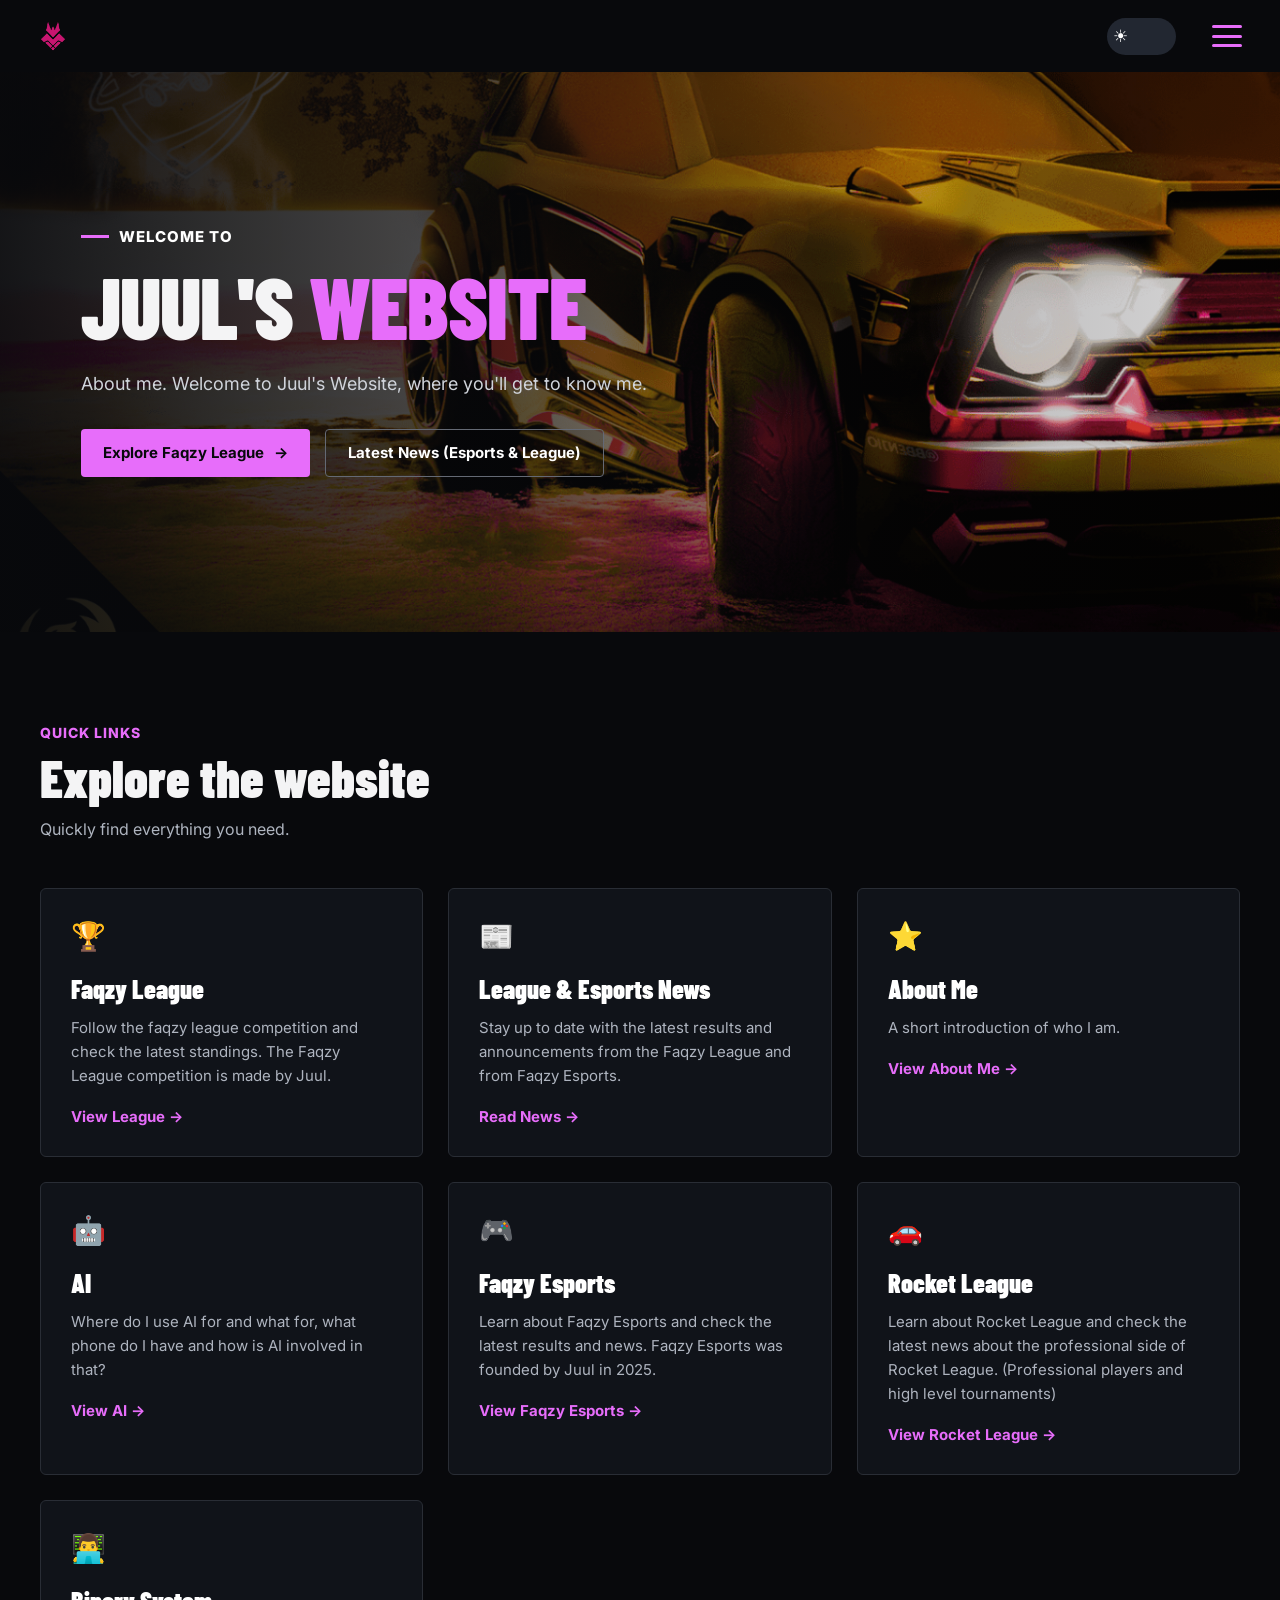
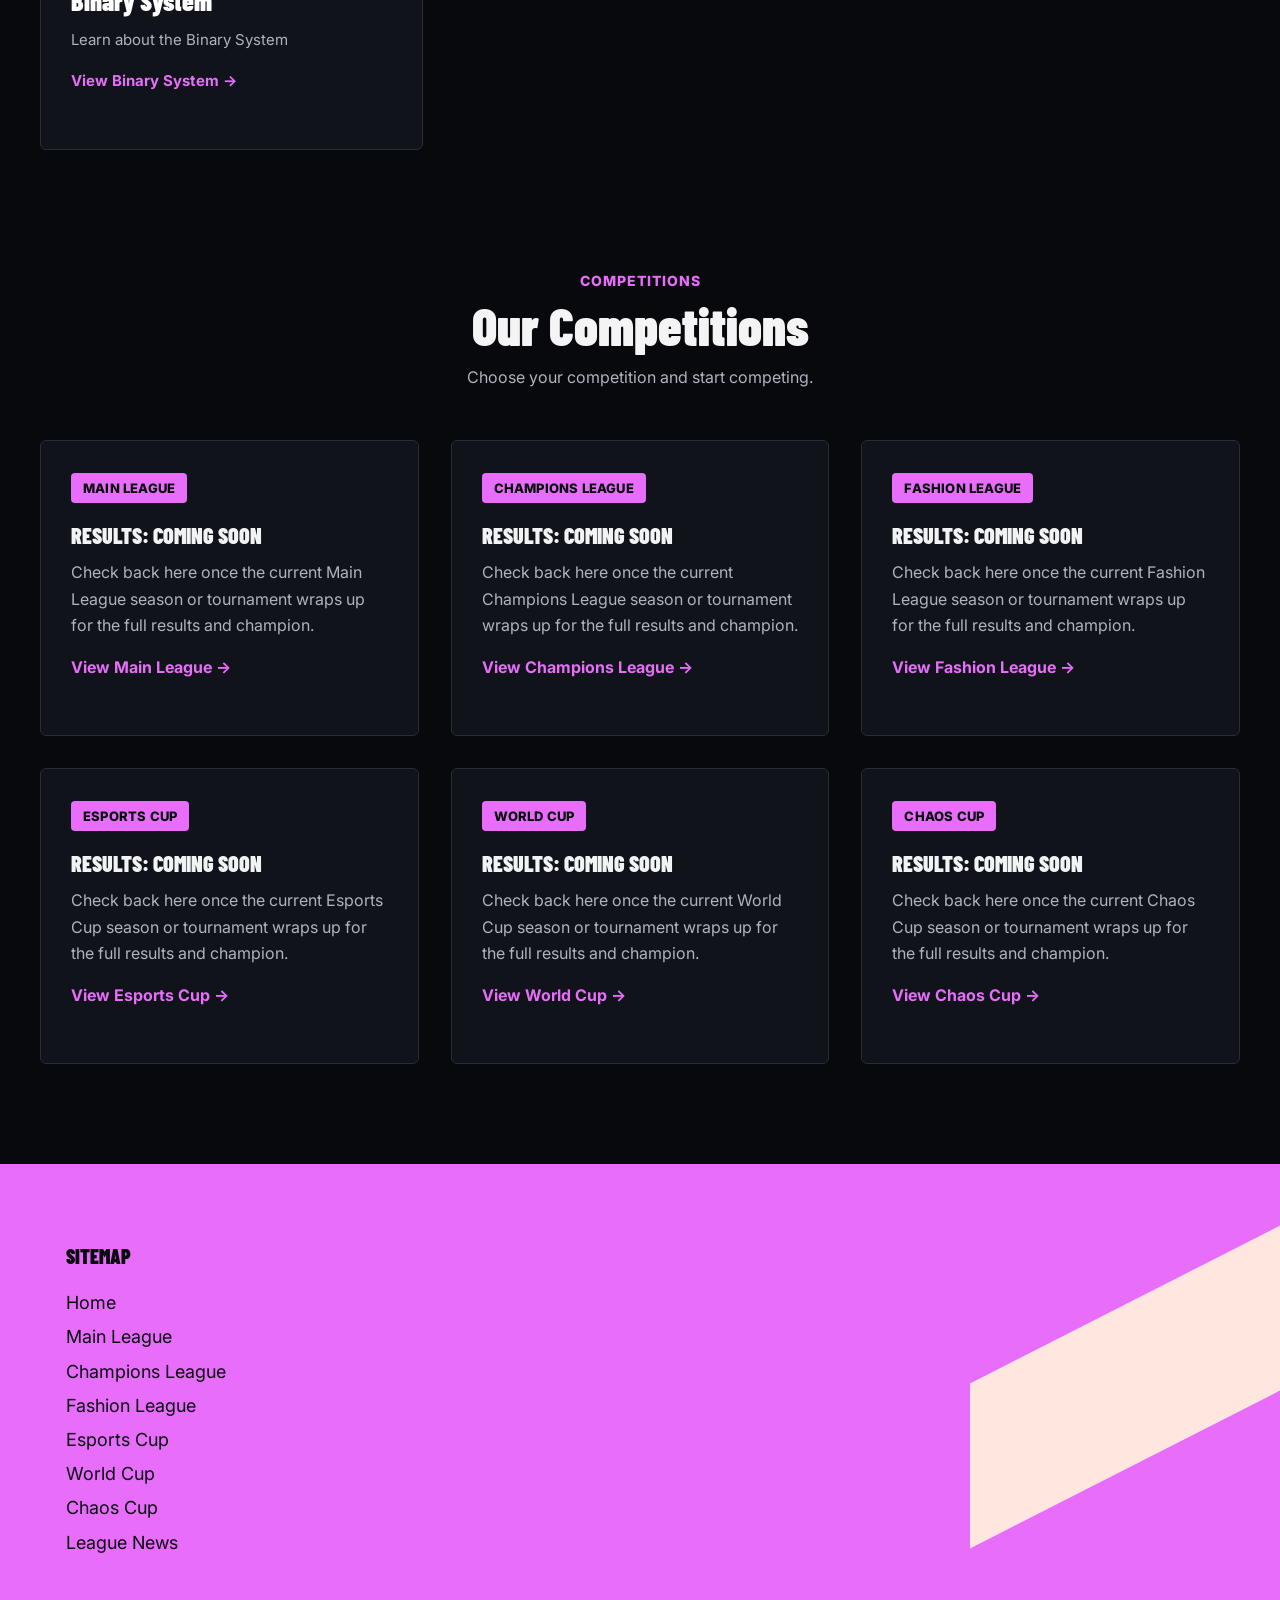
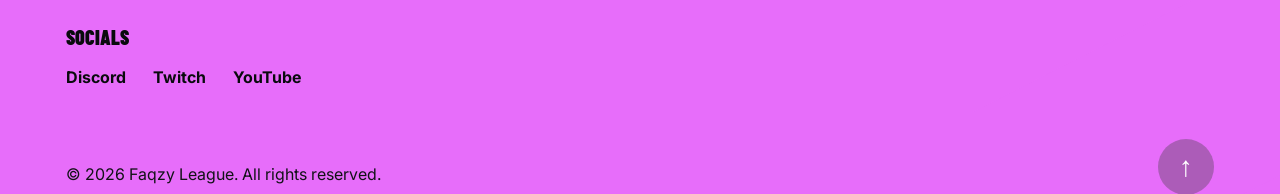
==== commit e9763706: "Update index.html" ====
--- a/index.html
+++ b/index.html
@@ -317,7 +317,7 @@
 
              <!-- FAQZY ESPORTS -->
             <a
-                href="./faqzyleague.html"
+                href="./faqzyesports.html"
                 class="quick-card">
 
                 <div class="quick-icon">
@@ -341,7 +341,7 @@
 
                          <!-- ROCKET LEAGUE -->
             <a
-                href="./faqzyleague.html"
+                href="./rocketleague.html"
                 class="quick-card">
 
                 <div class="quick-icon">
@@ -365,20 +365,20 @@
 
                                      <!-- BINARY SYSTEM -->
             <a
-                href="./faqzyleague.html"
+                href="./binairstelsel.html"
                 class="quick-card">
 
                 <div class="quick-icon">
-                    🚗
+                    👨‍💻
                 </div>
 
                 <h3>
-                    Rocket League
-                </h3>
-
-                <p>
-                    Learn about Rocket League
-                    and check the latest news about the professional side of Rocket League. (Professional players and high level tournaments)
+                    Binary System
+                </h3>
+
+                <p>
+                    Learn about the Binary System
+                    
                 </p>
 
                 <strong>
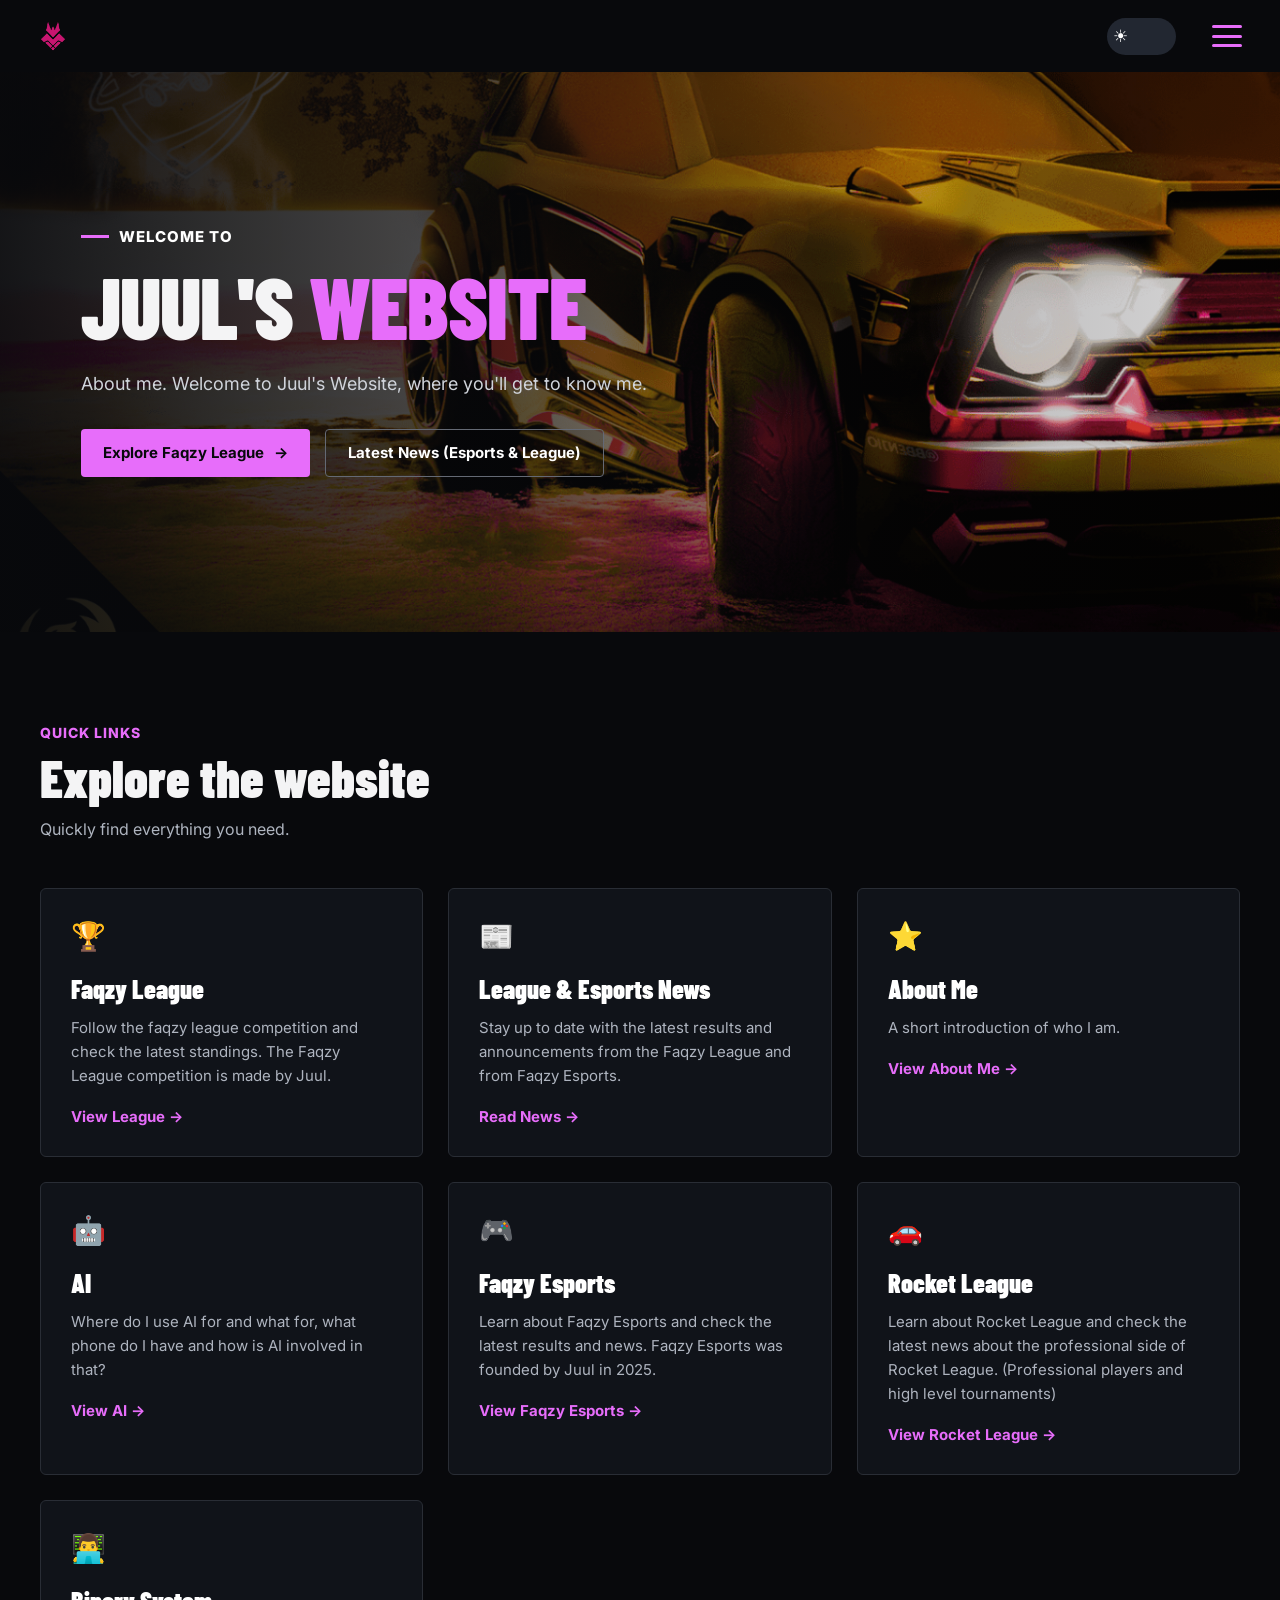
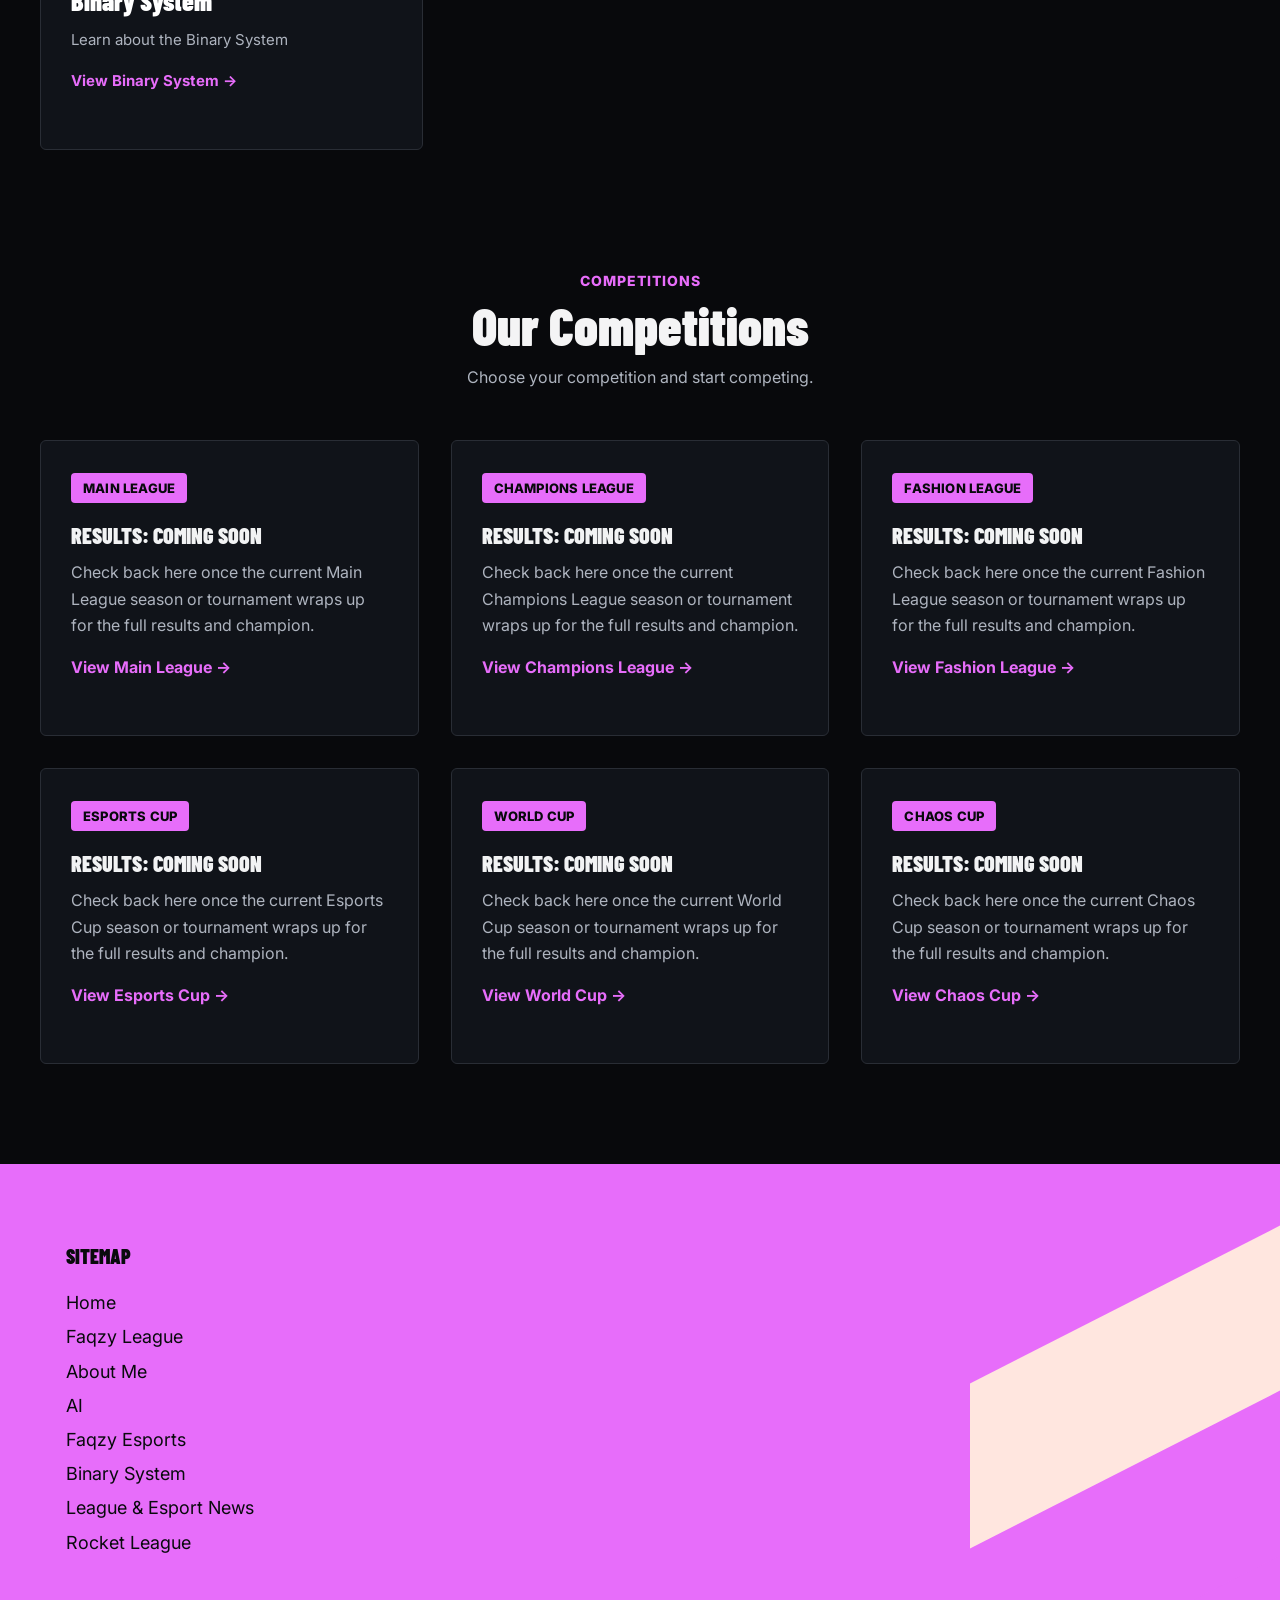
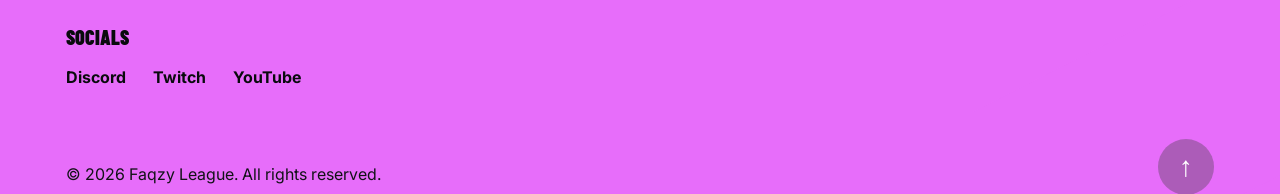
==== commit b63e3aa5: "Update index.html" ====
--- a/index.html
+++ b/index.html
@@ -95,11 +95,11 @@
     </a>
 
     <a href="./binairstelsel.html">
-        Binairstelsel
+        Binary System
     </a>
 
     <a href="./ai.html">
-        Over AI
+        AI
     </a>
 
     <a href="./faqzyleague.html">
@@ -608,32 +608,32 @@
                 Home
             </a>
 
-            <a href="./main-league.html">
-                Main League
-            </a>
-
-            <a href="./champions-league.html">
-                Champions League
-            </a>
-
-            <a href="./fashion-league.html">
-                Fashion League
-            </a>
-
-            <a href="./esports-cup.html">
-                Esports Cup
-            </a>
-
-            <a href="./world-cup.html">
-                World Cup
-            </a>
-
-            <a href="./chaos-cup.html">
-                Chaos Cup
+            <a href="./faqzyleague.html">
+                Faqzy League
+            </a>
+
+            <a href="./abtme.html">
+                About Me
+            </a>
+
+            <a href="./ai.html">
+                AI
+            </a>
+
+            <a href="./faqzyesports.html">
+                Faqzy Esports
+            </a>
+
+            <a href="./binairstelsel.html">
+                Binary System
             </a>
 
             <a href="./news.html">
-                League News
+                League & Esport News
+            </a>
+
+            <a href="./rocketleague.html">
+                Rocket League
             </a>
 
         </div>
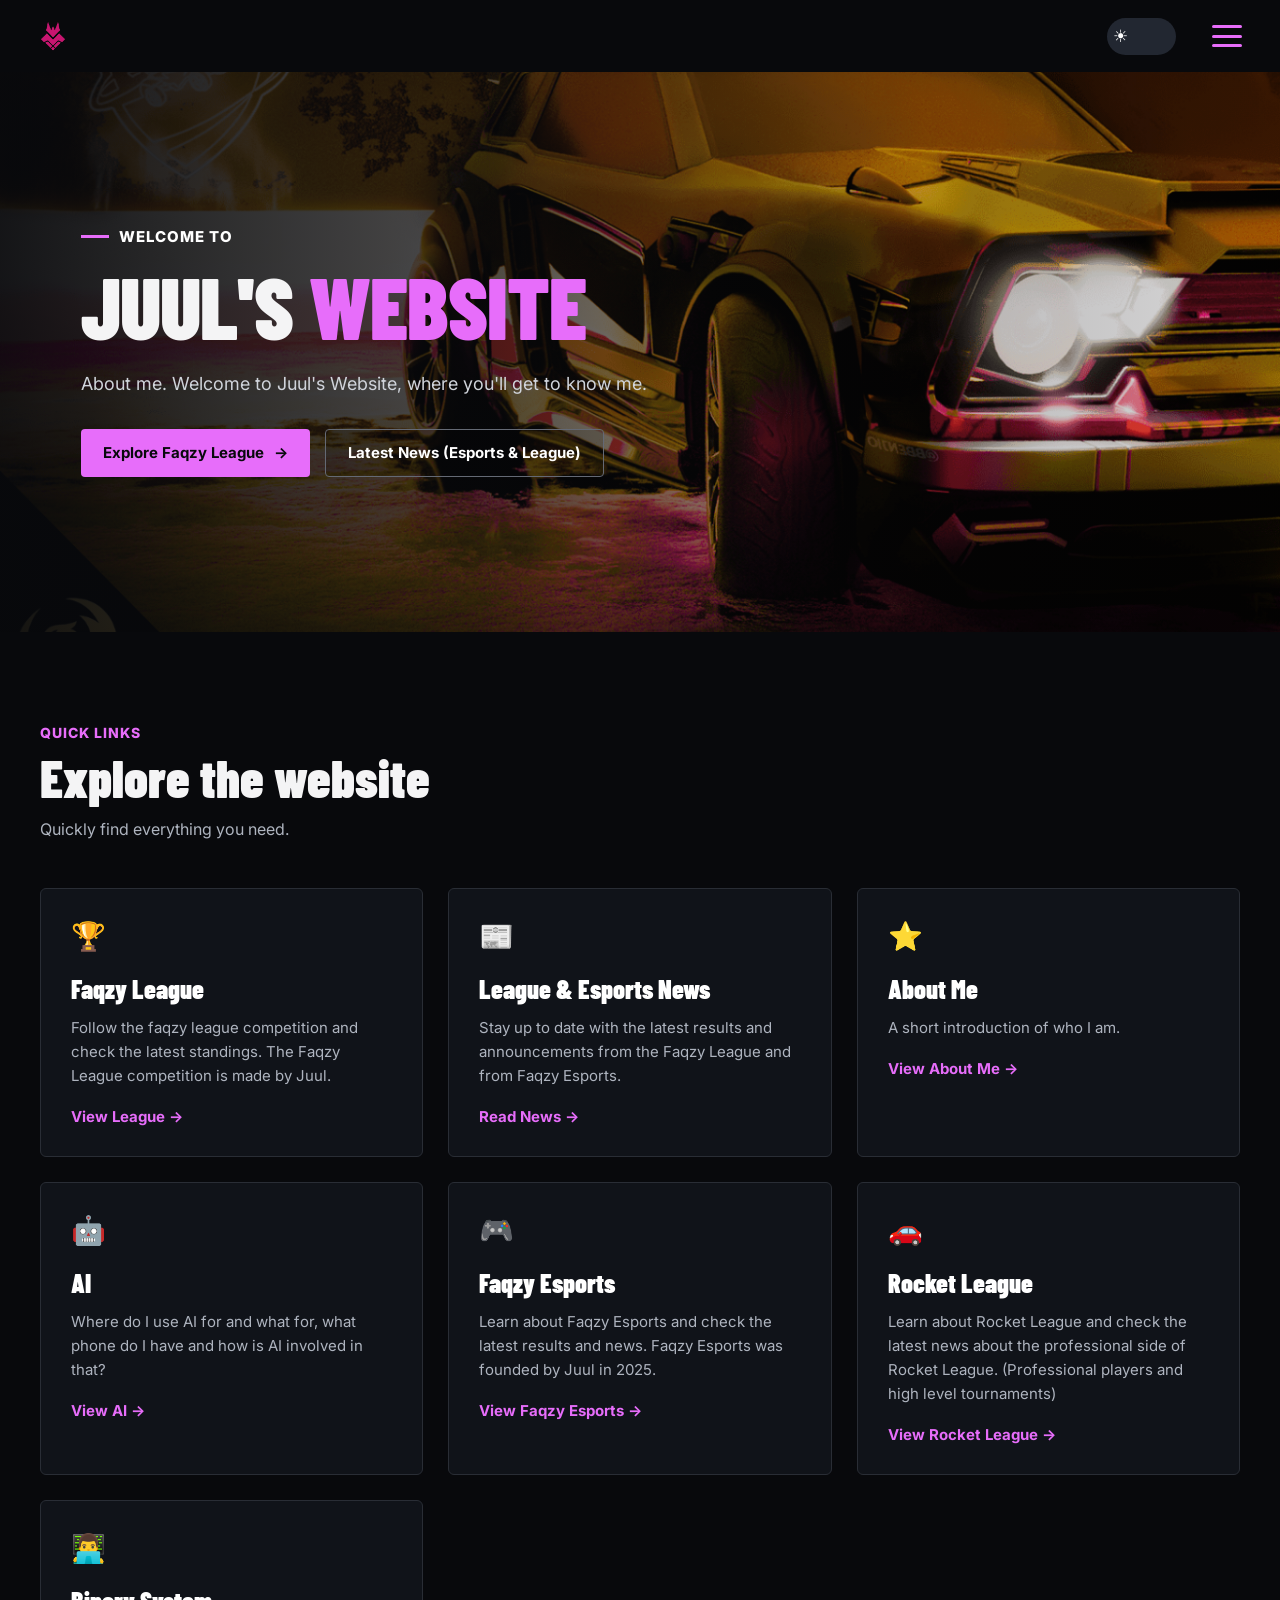
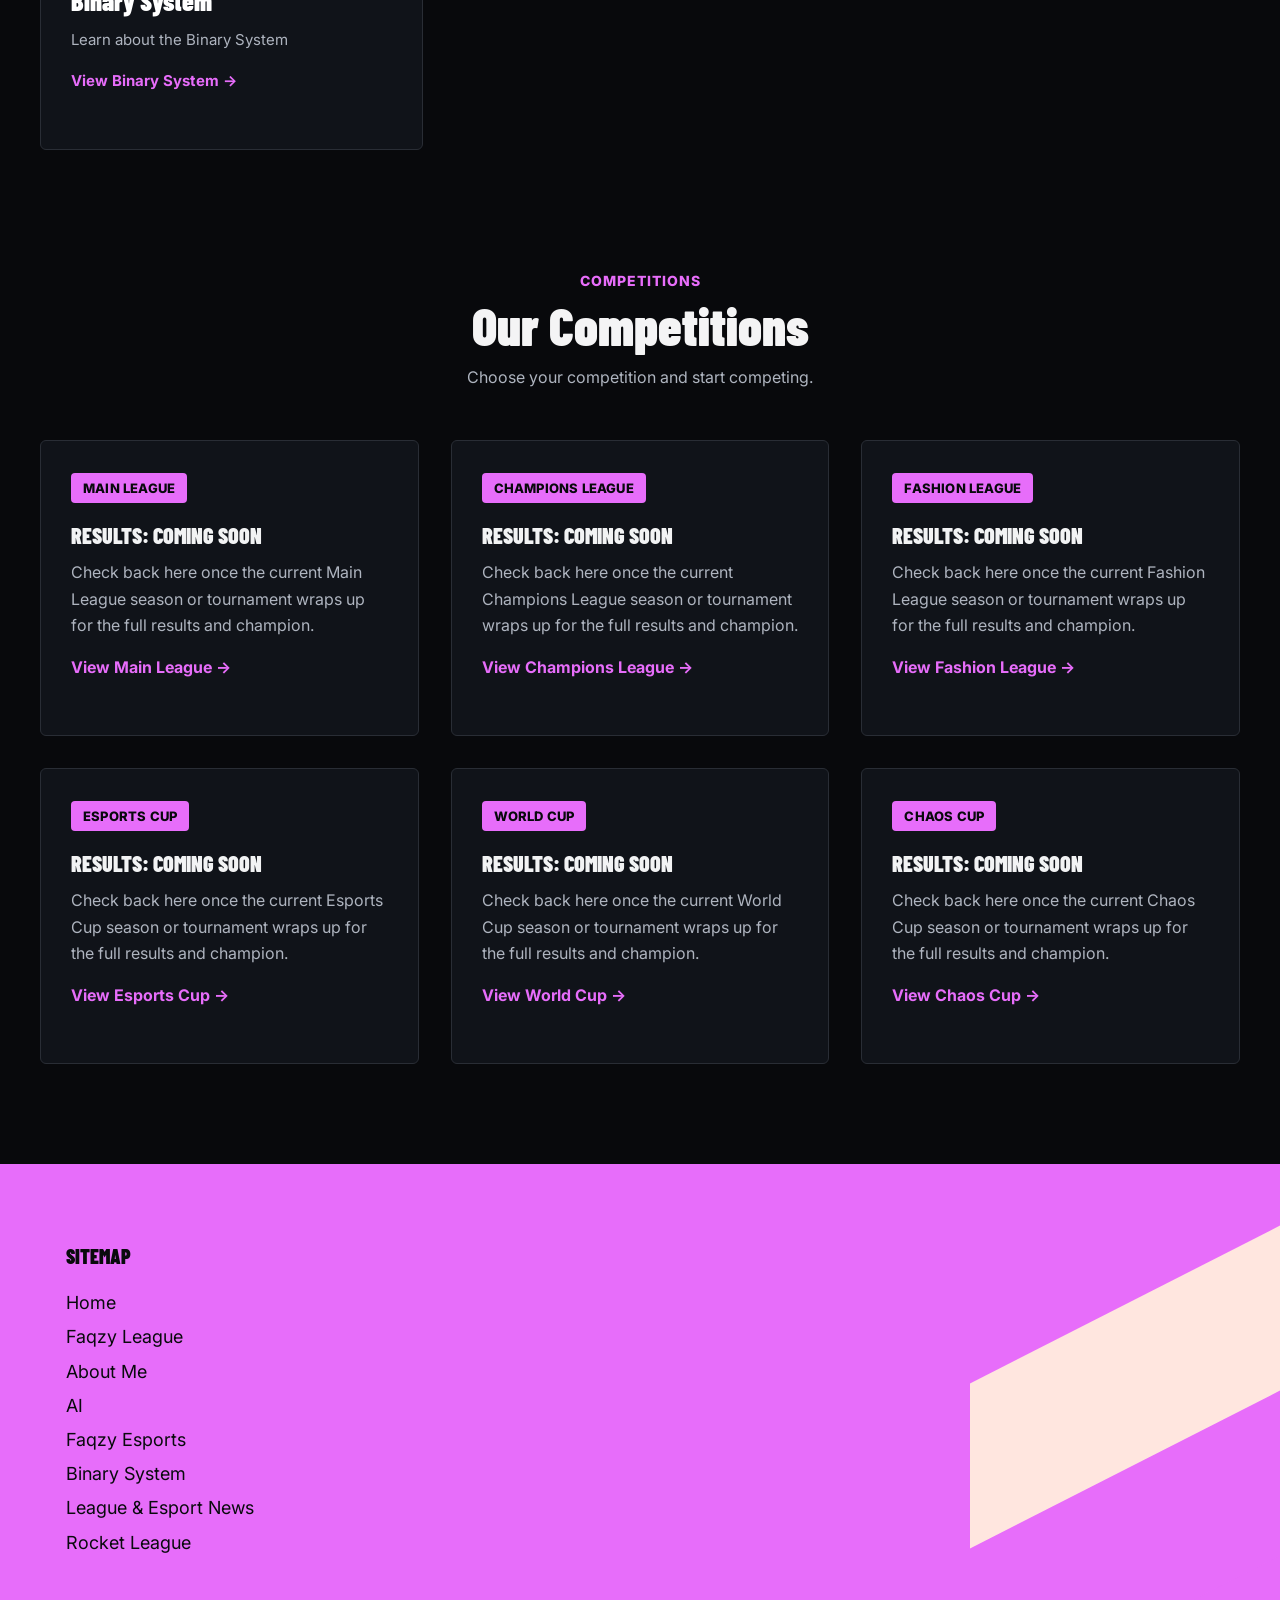
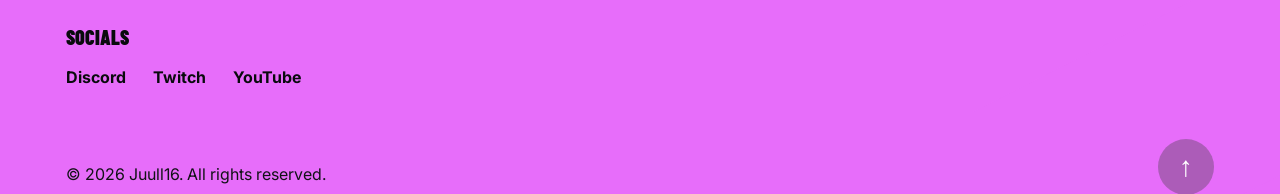
==== commit 16c4f1ea: "Update index.html" ====
--- a/index.html
+++ b/index.html
@@ -669,7 +669,7 @@
     <div class="footer-bottom">
 
         <p>
-            © 2026 Faqzy League. All rights reserved.
+            © 2026 Juull16. All rights reserved.
         </p>
 
     </div>
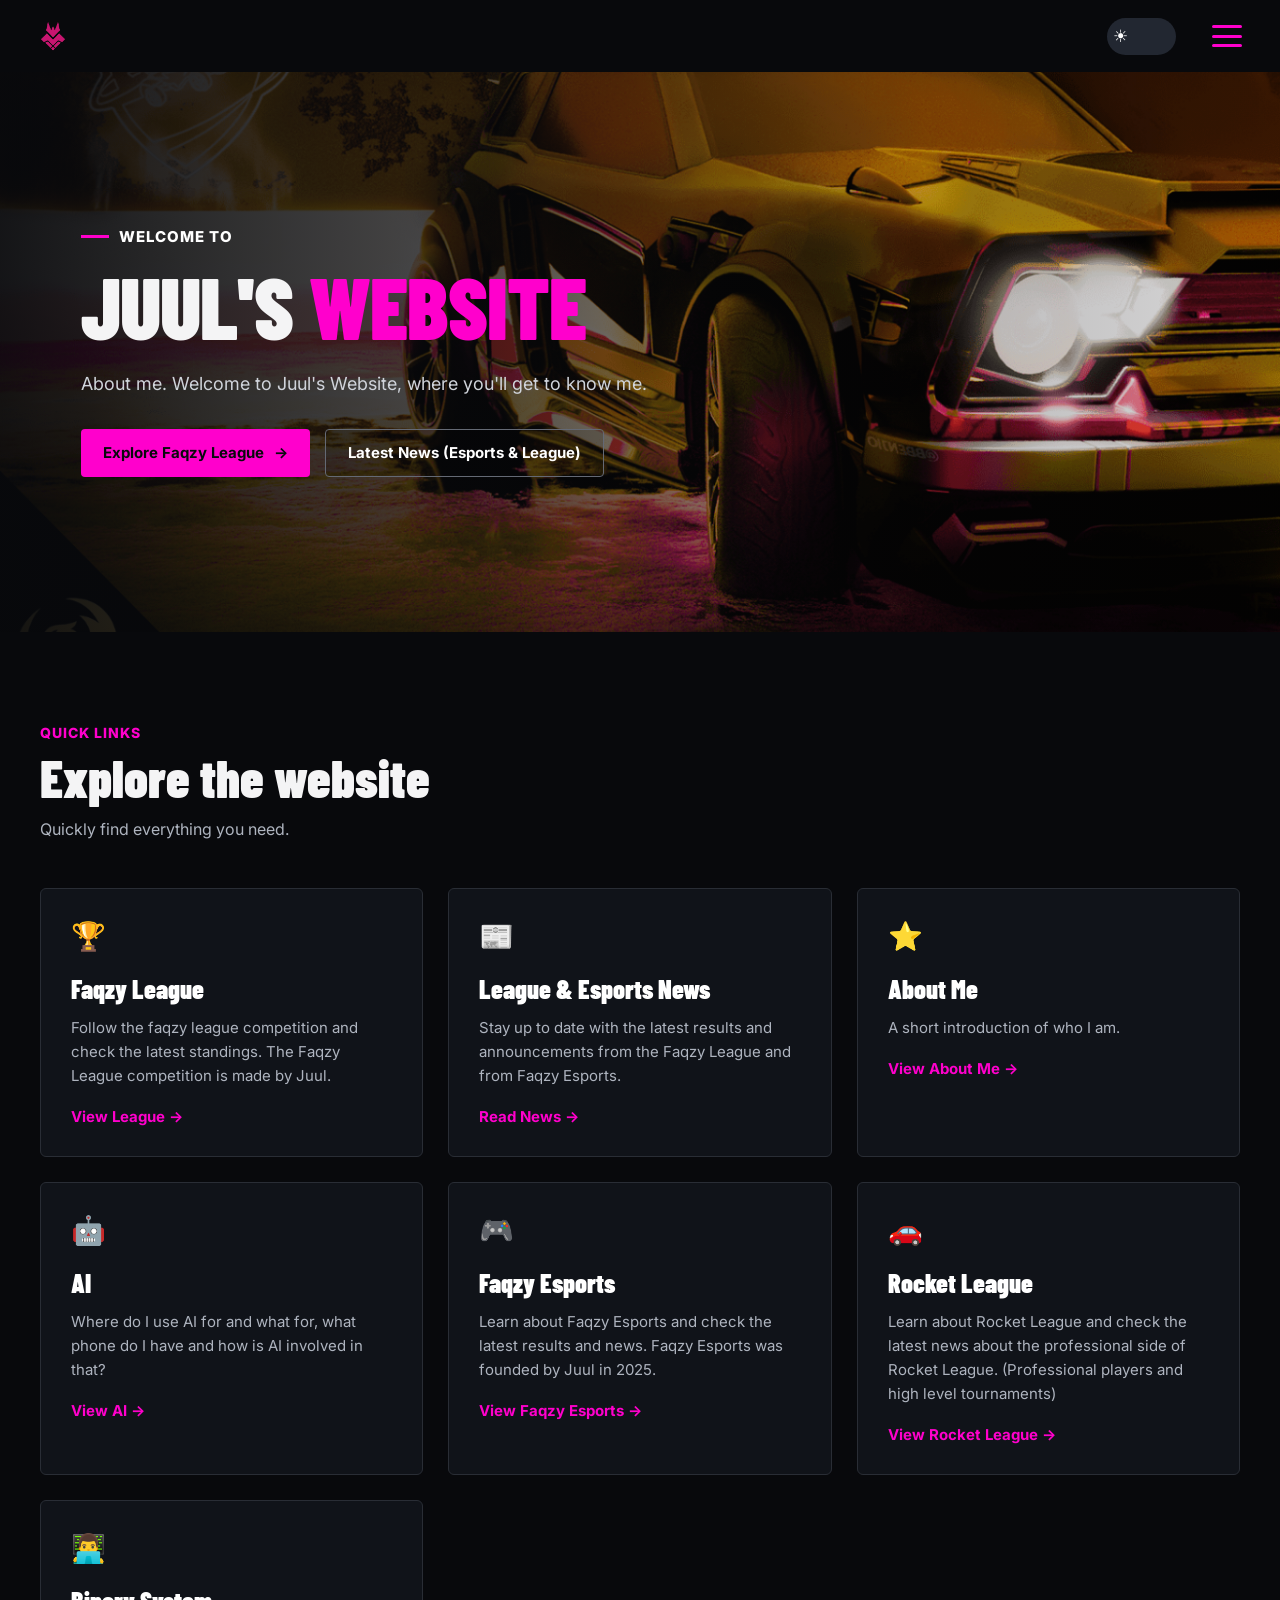
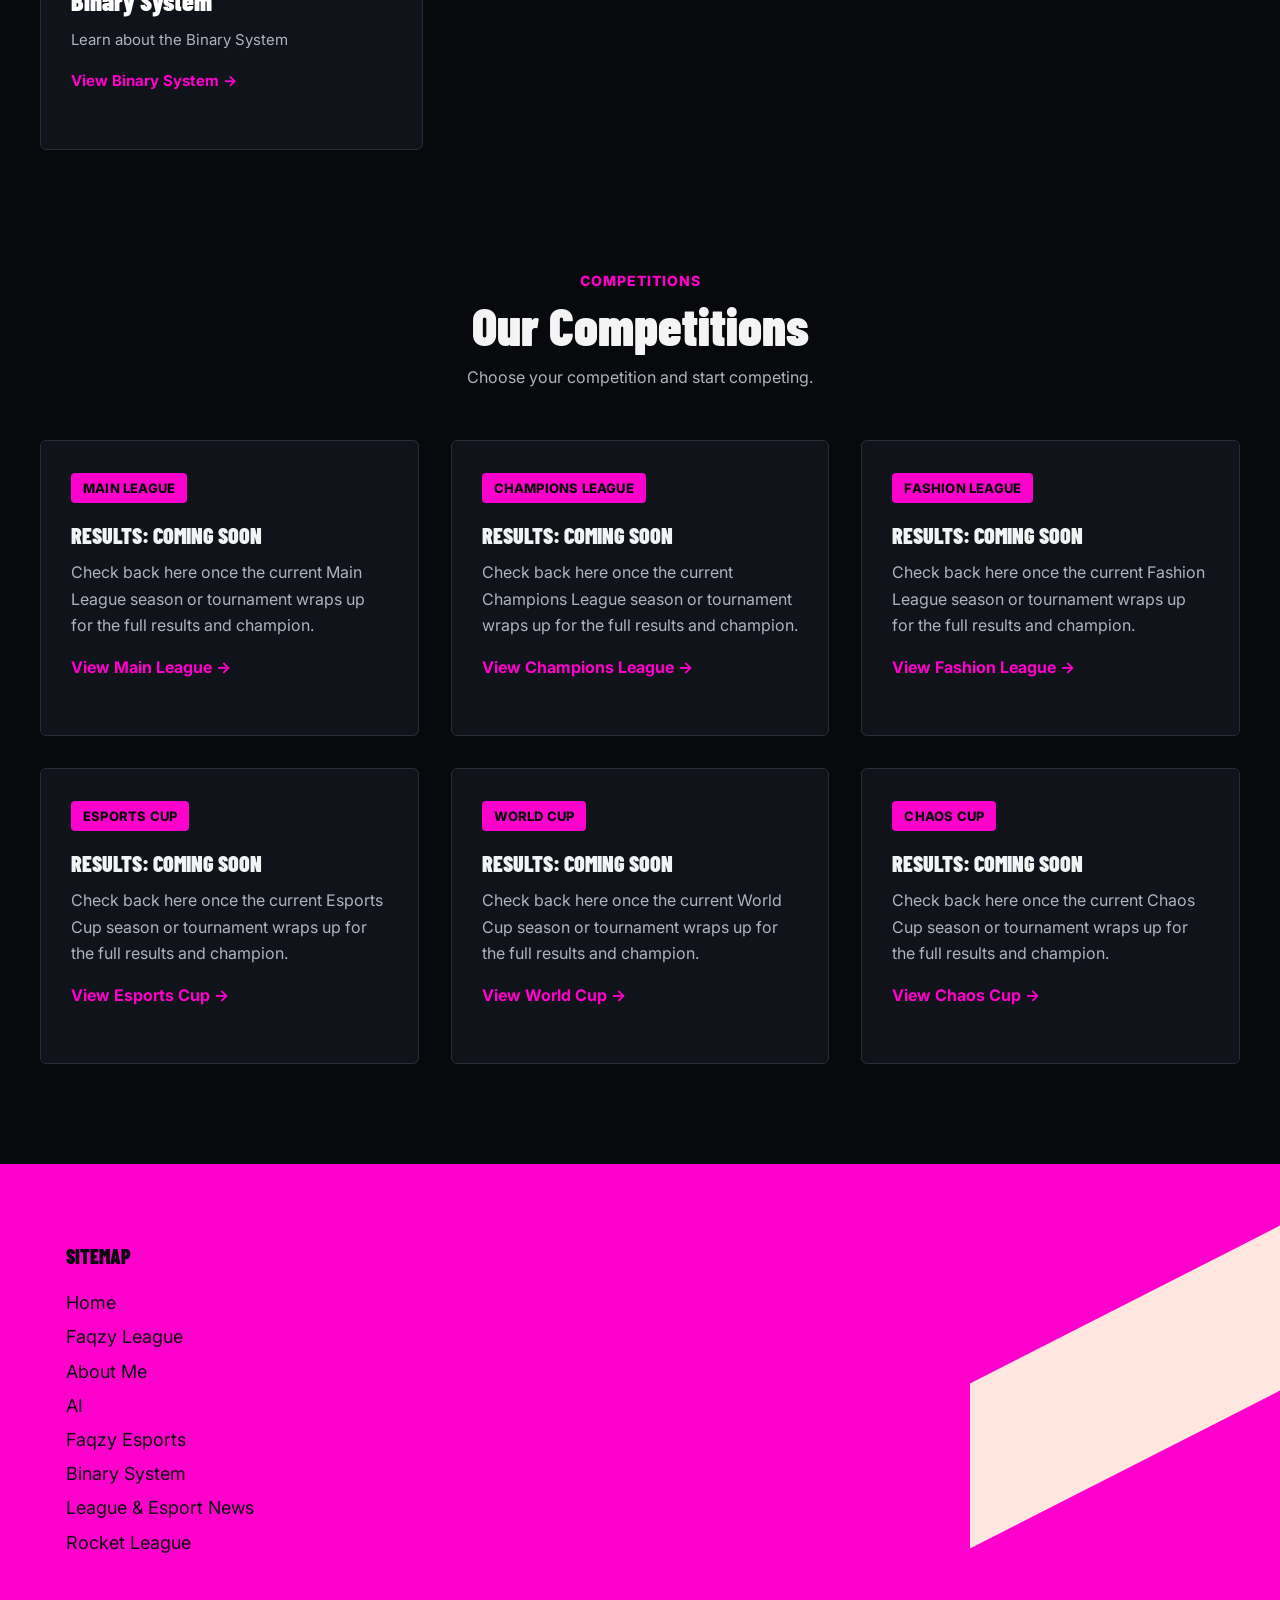
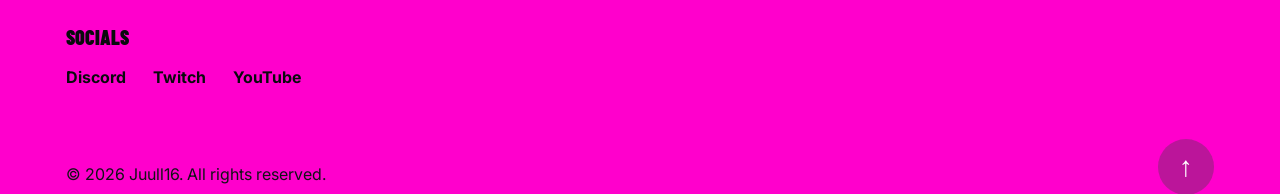
==== commit ab928414: "0129019501" ====
--- a/index.html
+++ b/index.html
@@ -242,7 +242,6 @@
 
             </a>
 
-
             <!-- NEWS -->
             <a
                 href="./news.html"
--- a/style.css
+++ b/style.css
@@ -20,7 +20,7 @@
 }
 
 :root {
-    --orange: #e76dfa;
+    --orange: #ff00cc;
     --background: #08090c;
     --card: #101319;
     --border: #272b33;
@@ -151,7 +151,7 @@
 
     width: 280px;
 
-    background: #e76dfa;
+    background: #ff00cc;
 
     border-left: 1px solid var(--border);
     border-bottom: 1px solid var(--border);
@@ -375,7 +375,7 @@
 }
 
 .orange-button:hover {
-    background: #e76dfa;
+    background: #ff00cc;
 
     transform: translateY(-2px);
 }
@@ -761,7 +761,7 @@
 
     min-height: 630px;
 
-    background: #e76dfa;
+    background: #ff00cc;
 
     color: #090a0d;
 
@@ -914,7 +914,7 @@
 
     top: 185px;
 
-    background: #e76dfa;
+    background: #ff00cc;
 }
 
 
@@ -925,7 +925,7 @@
 
     top: 350px;
 
-    background: #e76dfa;
+    background: #ff00cc;
 }
 
 
@@ -1190,7 +1190,7 @@
 .competition-label {
     display: inline-block !important;
 
-    background: #e76dfa !important;
+    background: #ff00cc; !important;
     color: #08090c !important;
 
     padding: 7px 12px !important;
@@ -1231,7 +1231,7 @@
 .competition-card a {
     display: inline-block !important;
 
-    color: #e76dfa !important;
+    color: #ff00cc !important;
 
     font-family: Arial, sans-serif !important;
     font-size: 15px !important;
@@ -1267,6 +1267,171 @@
     }
 
 }
+
+/* =========================================
+   BINARY SYSTEM - BINARY BONANZA
+   ========================================= */
+
+/* Inhoud van de Binary System-pagina */
+.binary-content {
+    width: 100%;
+    max-width: 1100px;
+    margin: 40px auto;
+    padding: 30px;
+}
+
+/* Titel en introductie */
+.binary-content > .section-heading {
+    margin-bottom: 35px;
+}
+
+/* Binary Bonanza-kaart */
+.binary-content .quick-grid {
+    display: grid;
+    grid-template-columns: repeat(3, minmax(0, 1fr));
+    gap: 25px;
+}
+
+.binary-content .quick-card {
+    min-height: 250px;
+    padding: 30px;
+    background: #101319;
+    border: 1px solid #292d35;
+    border-radius: 8px;
+    transition: transform 0.2s ease, border-color 0.2s ease;
+}
+
+.binary-content .quick-card:hover {
+    transform: translateY(-4px);
+    border-color: var(--orange);
+}
+
+.binary-content .quick-card h3 {
+    color: #ffffff;
+    margin-bottom: 12px;
+}
+
+.binary-content .quick-card p {
+    color: #aeb4bf;
+    font-size: 15px;
+    line-height: 1.7;
+}
+
+.binary-content .quick-card a {
+    display: inline-block;
+    margin-top: 15px;
+    color: var(--orange);
+    font-weight: 700;
+    text-decoration: none;
+}
+
+.binary-content .quick-card a:hover {
+    color: #ffffff;
+}
+
+/* Game-vak */
+.binary-game {
+    max-width: 800px;
+    margin: 40px auto;
+    padding: 30px;
+    text-align: center;
+    background: #101319;
+    border: 1px solid #292d35;
+    border-radius: 8px;
+    transition: border-color 0.2s ease;
+}
+
+.binary-game:hover {
+    border-color: var(--orange);
+}
+
+.binary-game h2,
+.binary-video h2 {
+    font-family: "Barlow Condensed", sans-serif;
+    font-size: 32px;
+    margin-bottom: 12px;
+}
+
+.binary-game p,
+.binary-video p {
+    color: #aeb4bf;
+    font-size: 15px;
+    line-height: 1.7;
+    margin-bottom: 25px;
+}
+
+/* Game zelf */
+.binary-game iframe {
+    display: block;
+    width: 100%;
+    max-width: 700px;
+    height: 500px;
+    margin: 0 auto;
+    border: none;
+    border-radius: 8px;
+    background: #ffffff;
+}
+
+/* Video-vak */
+.binary-video {
+    max-width: 800px;
+    margin: 40px auto;
+    padding: 30px;
+    text-align: center;
+    background: #101319;
+    border: 1px solid #292d35;
+    border-radius: 8px;
+}
+
+/* Light mode */
+body.light-mode .binary-game,
+body.light-mode .binary-video,
+body.light-mode .binary-content .quick-card {
+    background: #ffffff;
+    border-color: #d8d8d8;
+}
+
+body.light-mode .binary-content .quick-card h3,
+body.light-mode .binary-game h2,
+body.light-mode .binary-video h2 {
+    color: #111111;
+}
+
+body.light-mode .binary-content .quick-card p,
+body.light-mode .binary-game p,
+body.light-mode .binary-video p {
+    color: #555555;
+}
+
+/* Tablet */
+@media (max-width: 950px) {
+    .binary-content .quick-grid {
+        grid-template-columns: repeat(2, minmax(0, 1fr));
+    }
+}
+
+/* Telefoon */
+@media (max-width: 650px) {
+    .binary-content {
+        padding: 20px;
+        margin: 25px auto;
+    }
+
+    .binary-content .quick-grid {
+        grid-template-columns: 1fr;
+    }
+
+    .binary-game,
+    .binary-video {
+        padding: 18px;
+        margin: 25px auto;
+    }
+
+    .binary-game iframe {
+        height: 400px;
+    }
+}
+
     }
 
 }
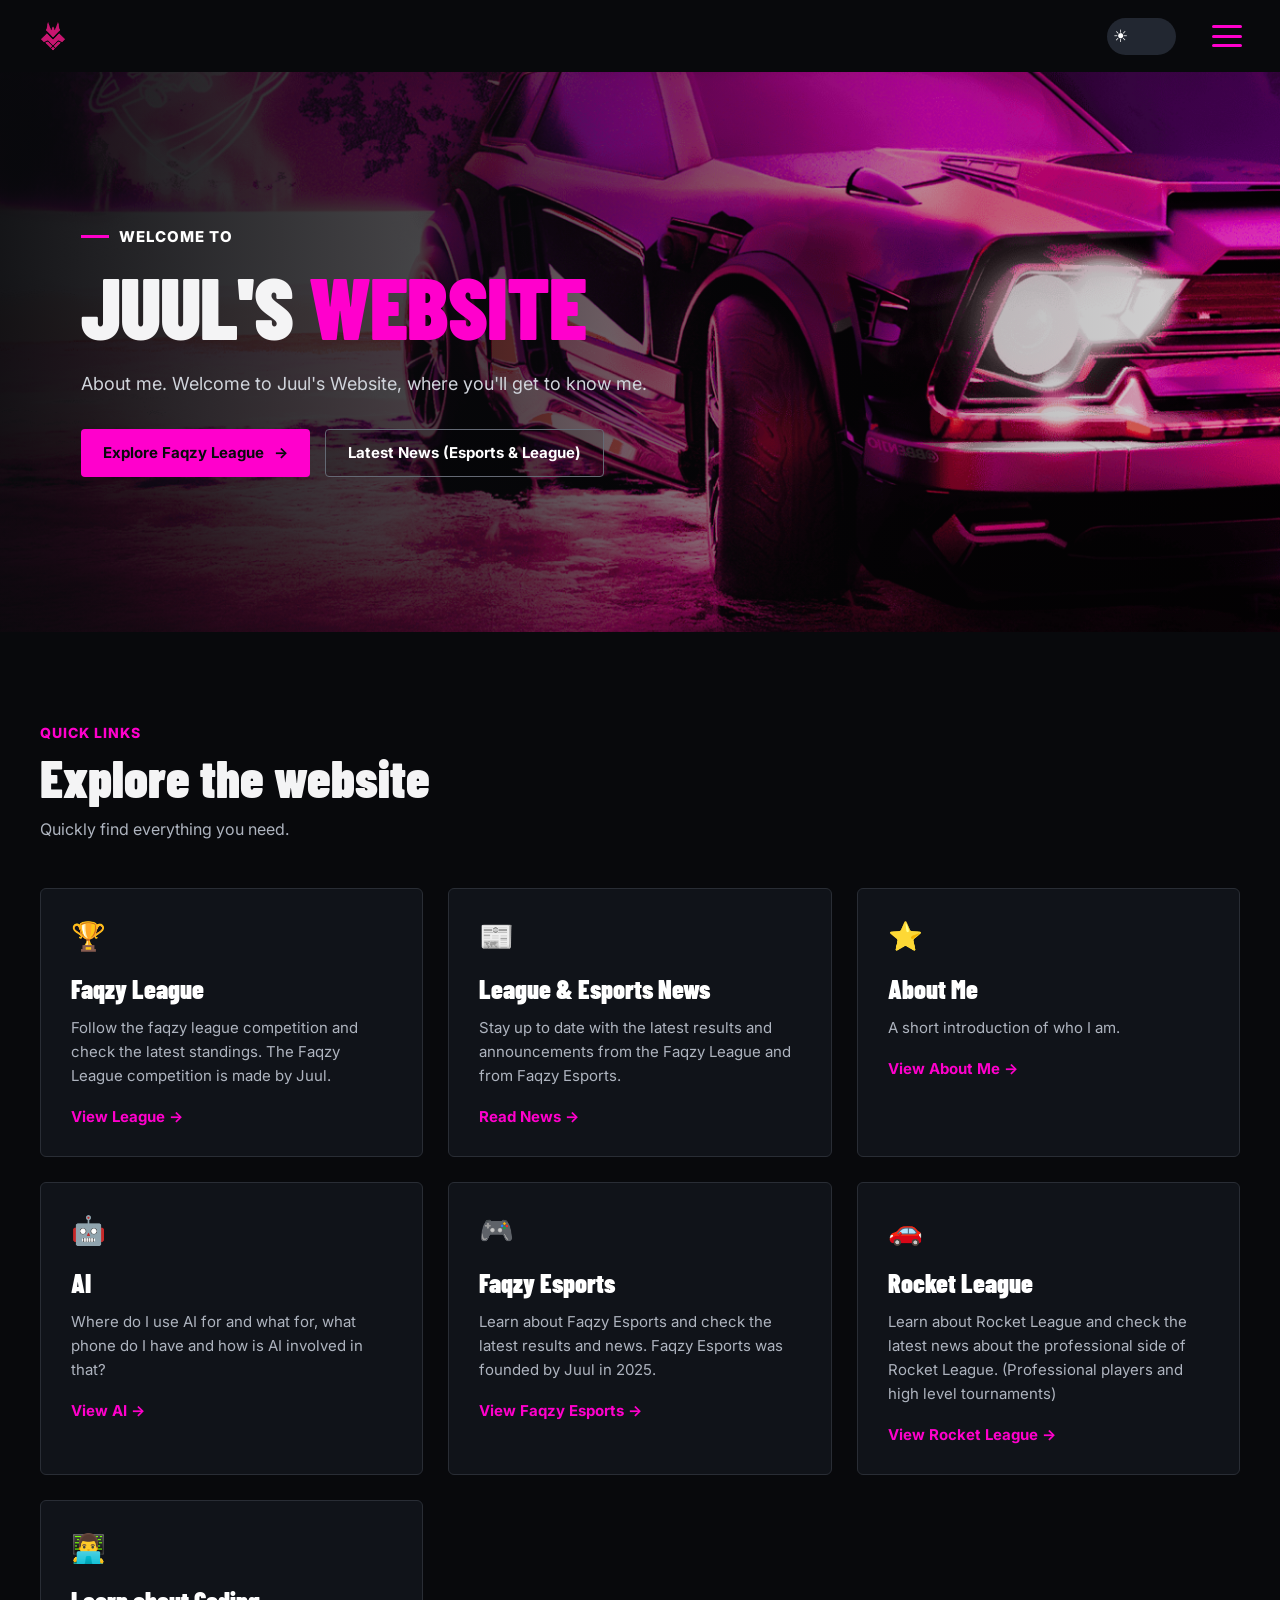
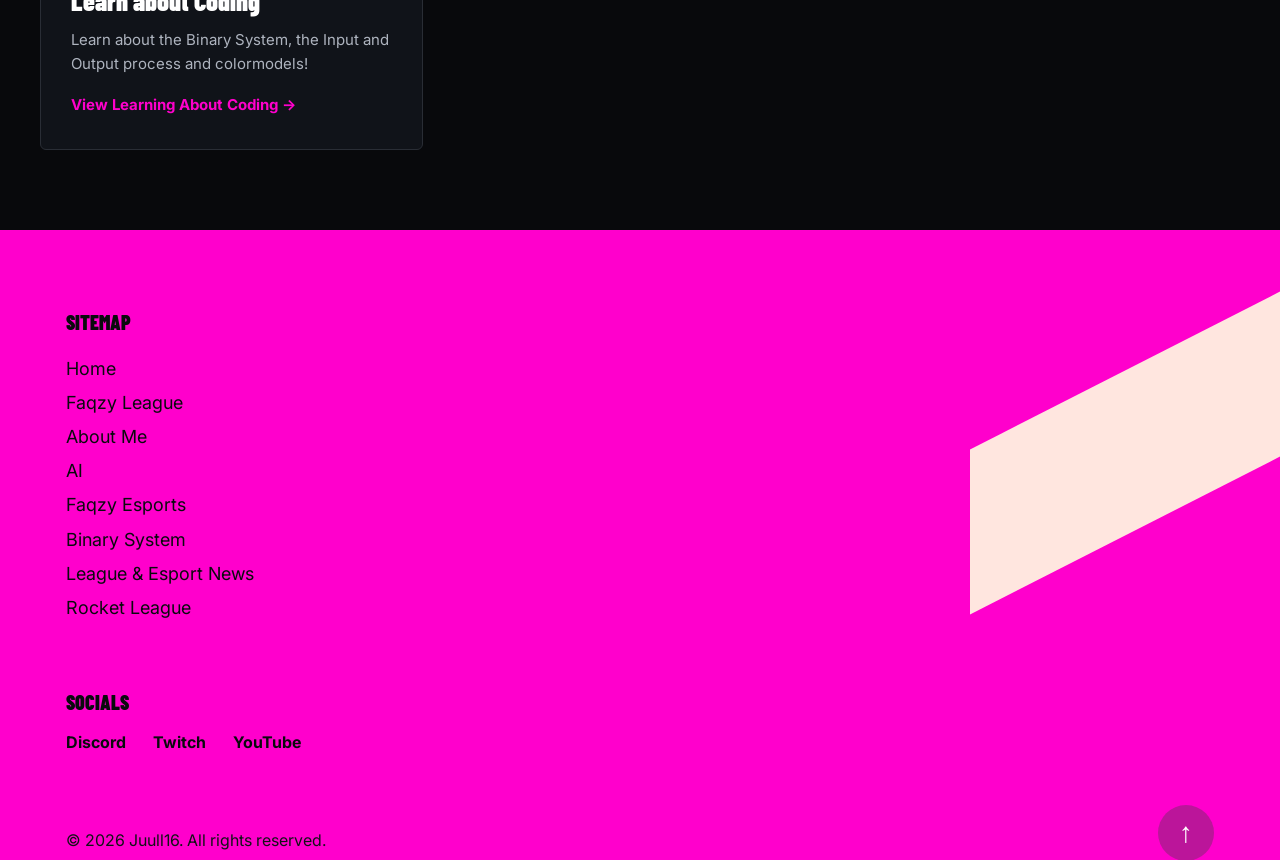
==== commit 2954281a: "jwakg912051" ====
--- a/index.html
+++ b/index.html
@@ -372,205 +372,20 @@
                 </div>
 
                 <h3>
-                    Binary System
-                </h3>
-
-                <p>
-                    Learn about the Binary System
+                    Learn about Coding
+                </h3>
+
+                <p>
+                    Learn about the Binary System, the Input and Output process and colormodels!
                     
                 </p>
 
                 <strong>
-                    View Binary System →
+                    View Learning About Coding →
                 </strong>
 
             </a>
             
-        </div>
-
-    </div>
-
-</section>
-
-
-<!-- ==================================================
-     COMPETITIONS / RESULTS
-     ================================================== -->
-
-<section class="competitions">
-
-    <div class="section-container">
-
-        <div class="section-heading centered">
-
-            <span>
-                COMPETITIONS
-            </span>
-
-            <h2>
-                Our Competitions
-            </h2>
-
-            <p>
-                Choose your competition and start competing.
-            </p>
-
-        </div>
-
-
-        <div class="competition-grid">
-
-
-            <!-- =========================================
-                 MAIN LEAGUE
-                 ========================================= -->
-
-            <div class="competition-card">
-
-                <span class="competition-label">
-                    MAIN LEAGUE
-                </span>
-
-                <h3>
-                    RESULTS: COMING SOON
-                </h3>
-
-                <p>
-                    Check back here once the current Main League season or tournament wraps up for the full results and champion.
-                </p>
-
-                <a href="./main-league.html">
-                    View Main League →
-                </a>
-
-            </div>
-
-
-            <!-- =========================================
-                 CHAMPIONS LEAGUE
-                 ========================================= -->
-
-            <div class="competition-card">
-
-                <span class="competition-label">
-                    CHAMPIONS LEAGUE
-                </span>
-
-                <h3>
-                    RESULTS: COMING SOON
-                </h3>
-
-                <p>
-                    Check back here once the current Champions League season or tournament wraps up for the full results and champion.
-                </p>
-
-                <a href="./champions-league.html">
-                    View Champions League →
-                </a>
-
-            </div>
-
-
-            <!-- =========================================
-                 FASHION LEAGUE
-                 ========================================= -->
-
-            <div class="competition-card">
-
-                <span class="competition-label">
-                    FASHION LEAGUE
-                </span>
-
-                <h3>
-                    RESULTS: COMING SOON
-                </h3>
-
-                <p>
-                    Check back here once the current Fashion League season or tournament wraps up for the full results and champion.
-                </p>
-
-                <a href="./fashion-league.html">
-                    View Fashion League →
-                </a>
-
-            </div>
-
-
-            <!-- =========================================
-                 ESPORTS CUP
-                 ========================================= -->
-
-            <div class="competition-card">
-
-                <span class="competition-label">
-                    ESPORTS CUP
-                </span>
-
-                <h3>
-                    RESULTS: COMING SOON
-                </h3>
-
-                <p>
-                    Check back here once the current Esports Cup season or tournament wraps up for the full results and champion.
-                </p>
-
-                <a href="./esports-cup.html">
-                    View Esports Cup →
-                </a>
-
-            </div>
-
-
-            <!-- =========================================
-                 WORLD CUP
-                 ========================================= -->
-
-            <div class="competition-card">
-
-                <span class="competition-label">
-                    WORLD CUP
-                </span>
-
-                <h3>
-                    RESULTS: COMING SOON
-                </h3>
-
-                <p>
-                    Check back here once the current World Cup season or tournament wraps up for the full results and champion.
-                </p>
-
-                <a href="./world-cup.html">
-                    View World Cup →
-                </a>
-
-            </div>
-
-
-            <!-- =========================================
-                 CHAOS CUP
-                 ========================================= -->
-
-            <div class="competition-card">
-
-                <span class="competition-label">
-                    CHAOS CUP
-                </span>
-
-                <h3>
-                    RESULTS: COMING SOON
-                </h3>
-
-                <p>
-                    Check back here once the current Chaos Cup season or tournament wraps up for the full results and champion.
-                </p>
-
-                <a href="./chaos-cup.html">
-                    View Chaos Cup →
-                </a>
-
-            </div>
-
-
         </div>
 
     </div>
--- a/style.css
+++ b/style.css
@@ -36,26 +36,20 @@
 .navbar {
     height: 72px;
     width: 100%;
-
     background: #08090c;
-
     display: flex;
     align-items: center;
     justify-content: space-between;
-
     padding: 0 36px;
-
     position: relative;
     z-index: 1000;
 }
-
 
 /* LOGO */
 
 .logo {
     display: flex;
     align-items: center;
-
     width: 38px;
     height: 45px;
 }
@@ -63,10 +57,8 @@
 .logo img {
     width: 34px;
     height: auto;
-
     object-fit: contain;
 }
-
 
 /* RECHTERKANT */
 
@@ -76,7 +68,6 @@
     gap: 36px;
 }
 
-
 /* =====================================================
    THEME KNOP
    ===================================================== */
@@ -84,22 +75,15 @@
 .theme-button {
     width: 69px;
     height: 37px;
-
     border: none;
     border-radius: 30px;
-
     background: #222731;
-
     cursor: pointer;
-
     position: relative;
-
     display: flex;
     align-items: center;
     justify-content: flex-start;
-
     padding-left: 6px;
-
     color: white;
     font-size: 17px;
 }
@@ -107,7 +91,6 @@
 .theme-button:hover {
     background: #2c313c;
 }
-
 
 /* =====================================================
    HAMBURGER
@@ -116,28 +99,21 @@
 .menu-button {
     width: 32px;
     height: 28px;
-
     border: none;
     background: transparent;
-
     cursor: pointer;
-
     display: flex;
     flex-direction: column;
     justify-content: space-between;
-
     padding: 3px 0;
 }
 
 .menu-button span {
     width: 30px;
     height: 3px;
-
     background: var(--orange);
-
     border-radius: 5px;
 }
-
 
 /* =====================================================
    SIDE MENU
@@ -145,23 +121,15 @@
 
 .side-menu {
     position: fixed;
-
     top: 72px;
     right: 0;
-
     width: 280px;
-
     background: #ff00cc;
-
     border-left: 1px solid var(--border);
     border-bottom: 1px solid var(--border);
-
     padding: 20px;
-
     z-index: 999;
-
     transform: translateX(100%);
-
     transition: 0.3s ease;
 }
 
@@ -171,17 +139,11 @@
 
 .side-menu a {
     display: block;
-
     padding: 15px;
-
     color: #ffffff;
-
     text-decoration: none;
-
     font-weight: 600;
-
     border-bottom: 1px solid #1d2027;
-
     transition: 0.2s ease;
 }
 
@@ -190,47 +152,34 @@
     padding-left: 20px;
 }
 
-
 /* =====================================================
    HOME HERO
    ===================================================== */
 
 .home-hero {
     height: 560px;
-
     position: relative;
-
     overflow: hidden;
-
     display: flex;
     align-items: center;
 }
 
-
 /* ACHTERGROND */
 
 .home-hero-background {
     position: absolute;
-
     inset: 0;
-
-    background-image: url("./faqzy-car.png");
-
+    background-image: url("./pinkfaqzycar.png");
     background-size: cover;
-
     background-position: center;
-
     background-repeat: no-repeat;
 }
-
 
 /* DONKERE OVERLAY */
 
 .home-hero-overlay {
     position: absolute;
-
     inset: 0;
-
     background:
         linear-gradient(
             90deg,
@@ -241,69 +190,46 @@
         );
 }
 
-
 /* HERO CONTENT */
 
 .home-hero-content {
     position: relative;
-
     z-index: 5;
-
     width: 100%;
-
     max-width: 1250px;
-
     margin: auto;
-
     padding: 0 66px;
 }
-
 
 /* WELCOME TO */
 
 .hero-label {
     display: flex;
-
     align-items: center;
-
     gap: 10px;
-
     color: #ffffff;
-
     font-size: 15px;
-
     font-weight: 800;
-
     letter-spacing: 1px;
-
     margin-bottom: 20px;
 }
 
 .hero-label span {
     display: block;
-
     width: 28px;
     height: 3px;
-
     background: var(--orange);
 }
-
 
 /* HERO TITEL */
 
 .home-hero h1 {
     font-family: "Barlow Condensed", sans-serif;
-
     font-size: 86px;
-
     font-weight: 900;
-
     line-height: 0.92;
-
     letter-spacing: -1px;
-
     color: #f4f4f5;
-
     margin-bottom: 25px;
 }
 
@@ -311,21 +237,15 @@
     color: var(--orange);
 }
 
-
 /* HERO TEKST */
 
 .home-hero-content > p {
     max-width: 650px;
-
     color: #d0d4db;
-
     font-size: 18px;
-
     line-height: 1.6;
-
     margin-bottom: 30px;
 }
-
 
 /* =====================================================
    HERO BUTTONS
@@ -333,40 +253,28 @@
 
 .hero-buttons {
     display: flex;
-
     align-items: center;
-
     gap: 15px;
 }
 
 .orange-button,
 .outline-button {
     display: inline-flex;
-
     align-items: center;
     justify-content: center;
-
     min-height: 48px;
-
     padding: 0 22px;
-
     border-radius: 4px;
-
     font-size: 15px;
-
     font-weight: 700;
-
     text-decoration: none;
-
     transition: 0.2s ease;
 }
-
 
 /* ORANJE BUTTON */
 
 .orange-button {
     background: var(--orange);
-
     color: #08090c;
 }
 
@@ -376,27 +284,21 @@
 
 .orange-button:hover {
     background: #ff00cc;
-
     transform: translateY(-2px);
 }
-
 
 /* OUTLINE BUTTON */
 
 .outline-button {
     border: 1px solid #646974;
-
     color: #ffffff;
-
     background: rgba(0, 0, 0, 0.15);
 }
 
 .outline-button:hover {
     border-color: var(--orange);
-
     color: var(--orange);
 }
-
 
 /* =====================================================
    QUICK SECTION
@@ -404,16 +306,13 @@
 
 .quick-section {
     background: #08090c;
-
     padding: 90px 30px 80px;
 }
 
 .section-container {
     max-width: 1200px;
-
     margin: 0 auto;
 }
-
 
 /* =====================================================
    SECTION HEADINGS
@@ -429,40 +328,27 @@
 
 .section-heading > span {
     display: inline-block;
-
     color: var(--orange);
-
     font-size: 14px;
-
     font-weight: 800;
-
     letter-spacing: 1px;
-
     margin-bottom: 10px;
 }
 
 .section-heading h2 {
     font-family: "Barlow Condensed", sans-serif;
-
     font-size: 52px;
-
     line-height: 1;
-
     font-weight: 900;
-
     color: #f4f4f5;
-
     margin-bottom: 14px;
 }
 
 .section-heading p {
     color: #aeb4bf;
-
     font-size: 16px;
-
     line-height: 1.6;
 }
-
 
 /* =====================================================
    QUICK GRID
@@ -470,85 +356,60 @@
 
 .quick-grid {
     display: grid;
-
     grid-template-columns: repeat(3, 1fr);
-
     gap: 25px;
 }
-
 
 /* QUICK CARD */
 
 .quick-card {
     display: block;
-
     min-height: 250px;
-
     padding: 30px;
-
     background: #101319;
-
     border: 1px solid #292d35;
-
     border-radius: 6px;
-
     text-decoration: none;
-
     transition: 0.2s ease;
 }
 
 .quick-card:hover {
     transform: translateY(-3px);
-
     border-color: var(--orange);
 }
-
 
 /* ICON */
 
 .quick-icon {
     font-size: 28px;
-
     margin-bottom: 20px;
 }
-
 
 /* TITLE */
 
 .quick-card h3 {
     font-family: "Barlow Condensed", sans-serif;
-
     font-size: 26px;
-
     font-weight: 900;
-
     color: #ffffff;
-
     margin-bottom: 12px;
 }
-
 
 /* TEXT */
 
 .quick-card p {
     color: #aeb4bf;
-
     font-size: 15px;
-
     line-height: 1.6;
-
     margin-bottom: 18px;
 }
-
 
 /* LINK */
 
 .quick-card strong {
     color: var(--orange);
-
     font-size: 15px;
 }
-
 
 /* =====================================================
    COMPETITIONS
@@ -556,16 +417,13 @@
 
 .competitions {
     background: var(--background);
-
     padding: 40px 30px 100px;
 }
 
 .competitions .section-container {
     max-width: 1200px;
-
     margin: 0 auto;
 }
-
 
 /* =====================================================
    COMPETITION GRID
@@ -573,14 +431,10 @@
 
 .competition-grid {
     display: grid;
-
     grid-template-columns: repeat(3, 1fr);
-
     gap: 32px;
-
     margin-top: 50px;
 }
-
 
 /* =====================================================
    COMPETITION CARD / VAKJE
@@ -588,38 +442,26 @@
 
 .competition-card {
     display: block;
-
     min-height: 296px;
-
     padding: 32px 30px;
-
     background: #101319;
-
     border: 1px solid #292d35;
-
     border-radius: 6px;
-
     box-sizing: border-box;
-
     text-decoration: none;
-
     transition:
         transform 0.2s ease,
         border-color 0.2s ease,
         background 0.2s ease;
 }
 
-
 /* HOVER */
 
 .competition-card:hover {
     transform: translateY(-3px);
-
     border-color: #3b404a;
-
     background: #12151b;
 }
-
 
 /* =====================================================
    ORANJE LABEL
@@ -627,26 +469,16 @@
 
 .competition-label {
     display: inline-block;
-
     background: var(--orange);
-
     color: #08090c;
-
     font-family: "Inter", Arial, sans-serif;
-
     font-size: 13px;
-
     font-weight: 800;
-
     letter-spacing: 0.2px;
-
     padding: 7px 12px;
-
     border-radius: 4px;
-
     margin-bottom: 20px;
 }
-
 
 /* =====================================================
    RESULTS: COMING SOON
@@ -654,18 +486,12 @@
 
 .competition-card h3 {
     margin: 0 0 12px 0;
-
     color: #f2f3f4;
-
     font-family: "Barlow Condensed", sans-serif;
-
     font-size: 22px;
-
     font-weight: 900;
-
     line-height: 1.1;
 }
-
 
 /* =====================================================
    COMPETITION BESCHRIJVING
@@ -673,18 +499,12 @@
 
 .competition-card p {
     margin: 0;
-
     max-width: 340px;
-
     color: #aeb4bf;
-
     font-family: "Inter", Arial, sans-serif;
-
     font-size: 16px;
-
     line-height: 1.65;
 }
-
 
 /* =====================================================
    COMPETITION LINK
@@ -692,17 +512,11 @@
 
 .competition-card a {
     display: inline-block;
-
     margin-top: 18px;
-
     color: var(--orange);
-
     font-family: "Inter", Arial, sans-serif;
-
     font-size: 16px;
-
     font-weight: 700;
-
     text-decoration: none;
 }
 
@@ -710,14 +524,12 @@
     color: #ffffff;
 }
 
-
 /* =====================================================
    LIGHT MODE
    ===================================================== */
 
 body.light-mode {
     background: #f1f1f1;
-
     color: #111111;
 }
 
@@ -737,7 +549,6 @@
 body.light-mode .quick-card,
 body.light-mode .competition-card {
     background: #ffffff;
-
     border-color: #d8d8d8;
 }
 
@@ -751,40 +562,28 @@
     color: #555555;
 }
 
-
 /* =====================================================
    FOOTER
    ===================================================== */
 
 .site-footer {
     position: relative;
-
     min-height: 630px;
-
     background: #ff00cc;
-
     color: #090a0d;
-
     overflow: hidden;
-
     padding: 80px 66px 0;
 }
-
 
 /* FOOTER CONTENT */
 
 .footer-content {
     position: relative;
-
     z-index: 5;
-
     display: flex;
-
     flex-direction: column;
-
     justify-content: flex-start;
 }
-
 
 /* =====================================================
    SITEMAP
@@ -792,43 +591,31 @@
 
 .footer-column {
     display: flex;
-
     flex-direction: column;
-
     width: 250px;
 }
 
 .footer-column h3,
 .footer-socials h3 {
     font-family: "Barlow Condensed", sans-serif;
-
     font-size: 20px;
-
     font-weight: 900;
-
     margin-bottom: 18px;
 }
 
 .footer-column a {
     width: fit-content;
-
     color: #090a0d;
-
     font-size: 18px;
-
     line-height: 1.9;
-
     text-decoration: none;
-
     transition: 0.2s ease;
 }
 
 .footer-column a:hover {
     transform: translateX(4px);
-
     opacity: 0.65;
 }
-
 
 /* =====================================================
    SOCIALS
@@ -840,30 +627,22 @@
 
 .social-icons {
     display: flex;
-
     align-items: center;
-
     gap: 27px;
 }
 
 .social-icon {
     color: #090a0d;
-
     text-decoration: none;
-
     font-size: 16px;
-
     font-weight: 700;
-
     transition: 0.2s ease;
 }
 
 .social-icon:hover {
     transform: translateY(-3px);
-
     opacity: 0.65;
 }
-
 
 /* =====================================================
    DECORATIEVE VORMEN
@@ -871,63 +650,44 @@
 
 .footer-shapes {
     position: absolute;
-
     right: -90px;
-
     top: 90px;
-
     width: 620px;
-
     height: 650px;
-
     pointer-events: none;
 }
 
 .shape {
     position: absolute;
-
     width: 430px;
-
     height: 220px;
-
     transform: skewY(-27deg);
-
     transform-origin: center;
 }
-
 
 /* BOVENSTE */
 
 .shape-1 {
     right: -30px;
-
     top: 20px;
-
     background: #ffe6df;
 }
-
 
 /* MIDDELSTE */
 
 .shape-2 {
     right: -30px;
-
     top: 185px;
-
     background: #ff00cc;
 }
-
 
 /* ONDERSTE */
 
 .shape-3 {
     right: -30px;
-
     top: 350px;
-
     background: #ff00cc;
 }
-
 
 /* =====================================================
    COPYRIGHT
@@ -935,22 +695,16 @@
 
 .footer-bottom {
     position: absolute;
-
     left: 66px;
-
     bottom: 10px;
-
     z-index: 10;
 }
 
 .footer-bottom p {
     margin: 0;
-
     font-size: 16px;
-
     color: #111216;
 }
-
 
 /* =====================================================
    BACK TO TOP
@@ -958,45 +712,30 @@
 
 .back-to-top {
     position: absolute;
-
     right: 66px;
-
     bottom: -1px;
-
     width: 56px;
-
     height: 56px;
-
     border: none;
-
     border-radius: 50%;
-
     background: rgba(60, 60, 60, 0.35);
-
     color: white;
-
     font-size: 28px;
-
     cursor: pointer;
-
     z-index: 20;
-
     transition: 0.2s ease;
 }
 
 .back-to-top:hover {
     background: rgba(40, 40, 40, 0.6);
-
     transform: translateY(-3px);
 }
 
-
 /* =====================================================
    TABLET
    ===================================================== */
 
 @media (max-width: 950px) {
-
     .quick-grid {
         grid-template-columns: repeat(2, 1fr);
     }
@@ -1008,9 +747,7 @@
     .home-hero h1 {
         font-size: 68px;
     }
-
-}
-
+}
 
 /* =====================================================
    TELEFOON
@@ -1022,7 +759,6 @@
 
     .navbar {
         height: 65px;
-
         padding: 0 20px;
     }
 
@@ -1030,21 +766,17 @@
         gap: 20px;
     }
 
-
     /* MENU */
 
     .side-menu {
         top: 65px;
-
         width: 100%;
     }
-
 
     /* HERO */
 
     .home-hero {
         height: 560px;
-
         align-items: flex-end;
     }
 
@@ -1060,15 +792,12 @@
         font-size: 16px;
     }
 
-
     /* BUTTONS */
 
     .hero-buttons {
         flex-direction: column;
-
         align-items: flex-start;
     }
-
 
     /* QUICK */
 
@@ -1078,10 +807,8 @@
 
     .quick-grid {
         grid-template-columns: 1fr;
-
         gap: 20px;
     }
-
 
     /* COMPETITIONS */
 
@@ -1091,18 +818,14 @@
 
     .competition-grid {
         grid-template-columns: 1fr;
-
         gap: 20px;
-
         margin-top: 35px;
     }
 
     .competition-card {
         min-height: auto;
-
         padding: 28px 25px;
     }
-
 
     /* TITELS */
 
@@ -1110,24 +833,20 @@
         font-size: 44px;
     }
 
-
     /* FOOTER */
 
     .site-footer {
         min-height: 700px;
-
         padding: 60px 25px 0;
     }
 
     .footer-shapes {
         right: -300px;
-
         opacity: 0.7;
     }
 
     .footer-bottom {
         left: 25px;
-
         bottom: 15px;
     }
 
@@ -1137,12 +856,13 @@
 
     .back-to-top {
         right: 20px;
-
         width: 48px;
-
         height: 48px;
-
-        /* =====================================================
+    }
+
+}
+
+/* =====================================================
    COMPETITION VAKKEN - TEST / FIX
    ===================================================== */
 
@@ -1171,93 +891,68 @@
     display: block !important;
     width: 100% !important;
     min-height: 290px !important;
-
     padding: 30px !important;
-
     background: #101319 !important;
     border: 1px solid #353a44 !important;
     border-radius: 8px !important;
-
     color: white !important;
     text-decoration: none !important;
-
     visibility: visible !important;
     opacity: 1 !important;
-
     position: relative !important;
 }
 
 .competition-label {
     display: inline-block !important;
-
-    background: #ff00cc; !important;
+    background: #ff00cc !important;
     color: #08090c !important;
-
     padding: 7px 12px !important;
-
     border-radius: 4px !important;
-
     font-family: Arial, sans-serif !important;
     font-size: 13px !important;
     font-weight: 800 !important;
-
     margin-bottom: 20px !important;
 }
 
 .competition-card h3 {
     display: block !important;
-
     color: white !important;
-
     font-family: "Barlow Condensed", Arial, sans-serif !important;
     font-size: 24px !important;
     font-weight: 900 !important;
-
     margin: 0 0 15px 0 !important;
 }
 
 .competition-card p {
     display: block !important;
-
     color: #aeb4bf !important;
-
     font-family: Arial, sans-serif !important;
     font-size: 15px !important;
     line-height: 1.6 !important;
-
     margin: 0 !important;
 }
 
 .competition-card a {
     display: inline-block !important;
-
     color: #ff00cc !important;
-
     font-family: Arial, sans-serif !important;
     font-size: 15px !important;
     font-weight: bold !important;
-
     margin-top: 20px !important;
-
     text-decoration: none !important;
 }
 
-
 /* TABLET */
 
 @media (max-width: 950px) {
-
     .competition-grid {
         grid-template-columns: repeat(2, 1fr) !important;
     }
-
-}
-
+}
 
 /* TELEFOON */
 
 @media (max-width: 650px) {
-
     .competition-grid {
         grid-template-columns: 1fr !important;
     }
@@ -1265,7 +960,6 @@
     .competitions {
         padding: 50px 20px 70px !important;
     }
-
 }
 
 /* =========================================
@@ -1432,6 +1126,43 @@
     }
 }
 
-    }
-
-}+.info-box {
+    background: linear-gradient(135deg, #171717, #202020);
+    border: 1px solid #303030;
+    border-left: 4px solid #b38cff;
+    border-radius: 10px;
+    padding: 28px;
+    margin: 25px 0;
+    color: white;
+}
+
+.info-label {
+    color: #b38cff;
+    font-size: 12px;
+    font-weight: bold;
+    letter-spacing: 3px;
+}
+
+.info-box h2 {
+    font-size: 26px;
+    margin: 12px 0;
+}
+
+.info-line {
+    height: 1px;
+    background: #383838;
+    margin: 18px 0;
+}
+
+.info-box p {
+    color: #bdbdbd;
+    line-height: 1.8;
+    margin: 0;
+}
+
+/* Car - https://www.cursors-4u.com/cursor/mec166 */
+* {
+    cursor: url('https://cdn.cursors-4u.net/previews/car-68ebf82e-32.webp') 32 32, auto !important;
+}
+
+/* End www.Cursors-4U.com Code */
